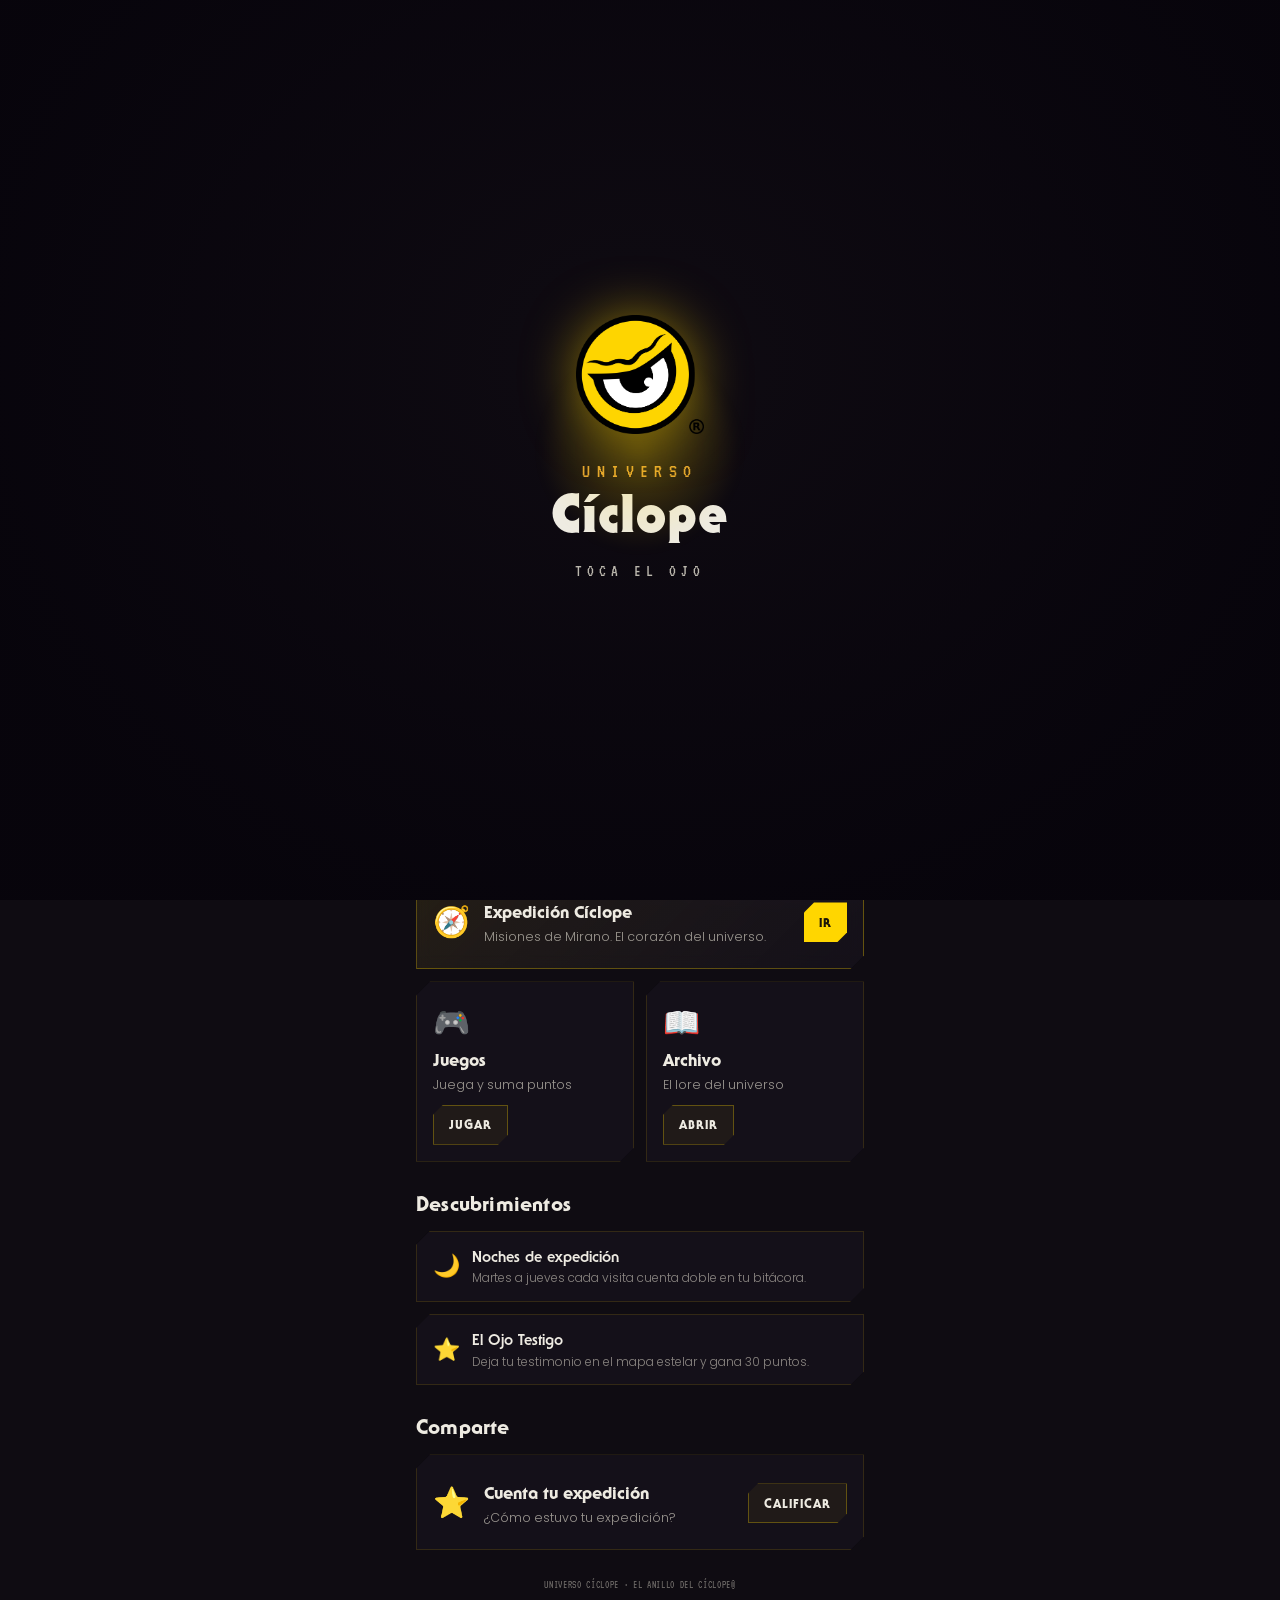
==== index.html @ 15bc8625 "Universo Cíclope v1 — hub PWA (Expedición, juegos, archivo, perfil) Co-Authored-By: Claude Opus 4.8 " ====
<!DOCTYPE html>
<html lang="es">
<head>
<meta charset="UTF-8">
<meta name="viewport" content="width=device-width, initial-scale=1.0, viewport-fit=cover, maximum-scale=1">
<title>Universo Cíclope · El Anillo del Cíclope®</title>
<meta name="description" content="El universo digital de El Anillo del Cíclope. Cumple misiones de la Expedición, juega y descubre el lore de Mirano.">
<meta name="theme-color" content="#151019">
<meta name="robots" content="noindex">
<meta name="mobile-web-app-capable" content="yes">
<meta name="apple-mobile-web-app-capable" content="yes">
<meta name="apple-mobile-web-app-status-bar-style" content="black-translucent">
<meta name="apple-mobile-web-app-title" content="Universo Cíclope">
<link rel="manifest" href="manifest.webmanifest">
<link rel="icon" type="image/png" href="assets/img/isotipo.png">
<link rel="apple-touch-icon" href="assets/img/isotipo.png">
<link rel="preconnect" href="https://fonts.googleapis.com">
<link rel="preconnect" href="https://fonts.gstatic.com" crossorigin>
<link href="https://fonts.googleapis.com/css2?family=Poppins:wght@300;400;500;600;700&family=VT323&display=swap" rel="stylesheet">
<link rel="stylesheet" href="assets/css/universo.css">
</head>
<body class="bloqueado">

<a class="skip" href="#app">Saltar al contenido</a>
<canvas id="stars" aria-hidden="true"></canvas>
<div class="nebula" aria-hidden="true"></div>

<!-- ==================== GATE ==================== -->
<div class="gate" id="gate" role="button" tabindex="0" aria-label="Toca el ojo para entrar al Universo Cíclope">
  <div class="gate__core">
    <span class="gate__halo" aria-hidden="true"></span>
    <img class="gate__eye" src="assets/img/isotipo.png" alt="" width="128" draggable="false">
    <p class="gate__kicker">Universo</p>
    <p class="gate__title">Cíclope</p>
    <p class="gate__hint">TOCA EL OJO</p>
  </div>
</div>

<!-- ==================== APP ==================== -->
<main class="app" id="app">

  <!-- header -->
  <header class="top">
    <div class="top__brand">
      <img src="assets/img/isotipo.png" alt="El Anillo del Cíclope">
      <b>Universo Cíclope</b>
    </div>
    <div class="top__pts" title="Tus puntos">✦ <span id="hdr-pts">0</span></div>
  </header>

  <section class="vista activa" id="v-inicio" aria-label="Inicio"></section>
  <section class="vista" id="v-expedicion" aria-label="Expedición Cíclope"></section>
  <section class="vista" id="v-juegos" aria-label="Juegos"></section>
  <section class="vista" id="v-archivo" aria-label="Archivo Cíclope"></section>
  <section class="vista" id="v-perfil" aria-label="Perfil"></section>
</main>

<!-- ==================== NAV INFERIOR ==================== -->
<nav class="tabs" aria-label="Navegación principal">
  <button class="tab activo" data-ruta="inicio"><span class="tab__ico">🏠</span><span class="tab__txt">Inicio</span></button>
  <button class="tab" data-ruta="expedicion"><span class="tab__ico">🧭</span><span class="tab__txt">Expedición</span></button>
  <button class="tab" data-ruta="juegos"><span class="tab__ico">🎮</span><span class="tab__txt">Juegos</span></button>
  <button class="tab" data-ruta="archivo"><span class="tab__ico">📖</span><span class="tab__txt">Archivo</span></button>
  <button class="tab" data-ruta="perfil"><span class="tab__ico">👤</span><span class="tab__txt">Perfil</span></button>
</nav>

<!-- ==================== VISOR DE JUEGOS ==================== -->
<div class="player" id="player" role="dialog" aria-label="Juego">
  <div class="player__bar">
    <b id="player-title">Juego</b>
    <button class="player__x" id="player-x" aria-label="Cerrar juego">✕</button>
  </div>
  <iframe id="player-frame" src="about:blank" title="Juego" allow="autoplay; fullscreen"></iframe>
</div>

<!-- ==================== MODAL ==================== -->
<div class="modal" id="modal" role="dialog" aria-modal="true">
  <div class="modal__bg" id="modal-bg"></div>
  <div class="modal__card" id="modal-card"></div>
</div>

<!-- toast -->
<div class="toast" id="toast" role="status" aria-live="polite"></div>

<script src="assets/js/reglas.js"></script>
<script src="assets/js/contenido.js"></script>
<script src="assets/js/estado.js"></script>
<script src="assets/js/app.js"></script>
</body>
</html>
---- assets/css/universo.css ----
/* ============================================================
   UNIVERSO CÍCLOPE · v1
   El hub digital de El Anillo del Cíclope.
   Hereda los tokens de elanillodelciclope.com y de la Bitácora.
   Mobile-first, pensado para el pulgar. Máx 3 toques a todo.
   ============================================================ */

@font-face { font-family:'Serif Gothic'; src:url('../fonts/itc-serif-gothic-regular-588cef4e7134b.otf') format('opentype'); font-weight:400; font-display:swap; }
@font-face { font-family:'Serif Gothic'; src:url('../fonts/itc-serif-gothic-extra-bold-588cef7e1f5d9.otf') format('opentype'); font-weight:700; font-display:swap; }
@font-face { font-family:'Serif Gothic'; src:url('../fonts/itc-serif-gothic-heavy-588d443a778f2.otf') format('opentype'); font-weight:800; font-display:swap; }
@font-face { font-family:'Serif Gothic'; src:url('../fonts/itc-serif-gothic-black-588d43e1e915d.otf') format('opentype'); font-weight:900; font-display:swap; }

:root {
  --amarillo: oklch(0.88 0.19 95);
  --amarillo-hex: #FFD600;
  --ambar: oklch(0.75 0.14 75);
  --morado: oklch(0.47 0.23 293);
  --morado-luz: oklch(0.68 0.17 293);
  --fondo: oklch(0.16 0.015 310);
  --fondo-hondo: oklch(0.12 0.02 305);
  --panel: oklch(0.19 0.02 305 / 0.82);
  --panel-solido: oklch(0.17 0.02 305);
  --linea: oklch(0.88 0.19 95 / 0.3);
  --linea-suave: oklch(0.88 0.19 95 / 0.13);
  --marfil: oklch(0.94 0.012 90);
  --texto: oklch(0.78 0.015 90);
  --verde: oklch(0.72 0.16 155);
  --display:'Serif Gothic','Poppins',serif;
  --body:'Poppins',system-ui,sans-serif;
  --panelfont:'VT323',monospace;
  --notch: polygon(14px 0,100% 0,100% calc(100% - 14px),calc(100% - 14px) 100%,0 100%,0 14px);
  --ease: cubic-bezier(0.16,1,0.3,1);
  --tabs-h: 68px;
  --tope: 480px;
}

* { margin:0; padding:0; box-sizing:border-box; -webkit-tap-highlight-color:transparent; }
html { scroll-behavior:smooth; }
body {
  background:var(--fondo); color:var(--texto);
  font-family:var(--body); font-weight:300; font-size:16px; line-height:1.55;
  overflow-x:hidden; min-height:100dvh;
}
body.bloqueado { overflow:hidden; }
::selection { background:var(--amarillo-hex); color:#1a1408; }
img { max-width:100%; height:auto; display:block; }
button, input { font:inherit; color:inherit; }
:focus-visible { outline:2px solid var(--amarillo-hex); outline-offset:3px; }
a { color:inherit; text-decoration:none; }

.sr-only, .skip {
  position:absolute; width:1px; height:1px; padding:0; margin:-1px;
  overflow:hidden; clip:rect(0 0 0 0); white-space:nowrap; border:0;
}
.skip:focus {
  position:fixed; top:10px; left:12px; z-index:400; width:auto; height:auto; clip:auto; margin:0;
  background:var(--amarillo-hex); color:#1a1408; font-family:var(--display); font-weight:800; font-size:14px; padding:10px 18px;
}

/* ---------- fondo cósmico ---------- */
#stars { position:fixed; inset:0; width:100%; height:100dvh; z-index:0; pointer-events:none; }
.nebula {
  position:fixed; inset:0; z-index:0; pointer-events:none;
  background:
    radial-gradient(ellipse 55% 40% at 80% 6%, oklch(0.47 0.23 293 / 0.22), transparent 70%),
    radial-gradient(ellipse 40% 30% at 12% 40%, oklch(0.75 0.14 75 / 0.08), transparent 70%),
    radial-gradient(ellipse 60% 45% at 88% 92%, oklch(0.47 0.23 293 / 0.16), transparent 70%);
}

/* ============ GATE (entrada de marca) ============ */
.gate {
  position:fixed; inset:0; z-index:200; display:grid; place-items:center;
  background:radial-gradient(ellipse at 50% 40%, var(--fondo), var(--fondo-hondo) 80%);
  cursor:pointer; transition:opacity .6s var(--ease), visibility .6s;
}
.gate.oculto { opacity:0; visibility:hidden; pointer-events:none; }
.gate__core { position:relative; display:grid; place-items:center; text-align:center; padding:24px; }
.gate__halo {
  position:absolute; width:230px; height:230px; border-radius:50%;
  background:radial-gradient(circle, oklch(0.88 0.19 95 / 0.28), transparent 62%);
  filter:blur(6px); animation:pulso 3s var(--ease) infinite;
}
@keyframes pulso { 0%,100%{transform:scale(1);opacity:.8} 50%{transform:scale(1.09);opacity:1} }
.gate__eye { width:128px; height:auto; position:relative; z-index:1; filter:drop-shadow(0 0 26px oklch(0.88 0.19 95 / .5)); animation:flota 5s ease-in-out infinite; }
@keyframes flota { 0%,100%{transform:translateY(0)} 50%{transform:translateY(-9px)} }
.gate__kicker { margin-top:22px; font-family:var(--panelfont); font-size:20px; letter-spacing:.32em; color:var(--ambar); text-transform:uppercase; }
.gate__title { font-family:var(--display); font-weight:900; font-size:clamp(36px,12vw,54px); color:var(--marfil); line-height:.95; letter-spacing:.02em; }
.gate__hint { margin-top:20px; font-family:var(--panelfont); font-size:17px; letter-spacing:.28em; color:var(--texto); animation:parpadeo 1.8s steps(2) infinite; }
@keyframes parpadeo { 50%{opacity:.25} }

/* ============ SHELL ============ */
.app { position:relative; z-index:1; max-width:var(--tope); margin:0 auto; padding:0 0 calc(var(--tabs-h) + env(safe-area-inset-bottom) + 18px); min-height:100dvh; }
.vista { display:none; animation:entra .32s var(--ease); }
.vista.activa { display:block; }
@keyframes entra { from{opacity:0; transform:translateY(10px)} to{opacity:1; transform:none} }
.pad { padding:0 16px; }

/* header superior compacto */
.top { position:sticky; top:0; z-index:60; display:flex; align-items:center; justify-content:space-between;
  padding:12px 16px calc(12px); background:linear-gradient(var(--fondo) 62%, transparent); }
.top__brand { display:flex; align-items:center; gap:9px; }
.top__brand img { width:30px; height:auto; filter:drop-shadow(0 0 10px oklch(0.88 0.19 95 / .45)); }
.top__brand b { font-family:var(--display); font-weight:800; font-size:16px; color:var(--marfil); letter-spacing:.02em; }
.top__pts { display:flex; align-items:center; gap:7px; font-family:var(--panelfont); font-size:19px; color:var(--amarillo-hex);
  background:oklch(0.88 0.19 95 / .08); border:1px solid var(--linea-suave); padding:4px 12px; clip-path:var(--notch); }

/* títulos de sección */
.h-sec { display:flex; align-items:baseline; justify-content:space-between; margin:26px 0 12px; }
.h-sec h2 { font-family:var(--display); font-weight:800; font-size:20px; color:var(--marfil); letter-spacing:.01em; }
.h-sec span { font-family:var(--panelfont); font-size:14px; letter-spacing:.2em; color:var(--ambar); text-transform:uppercase; }
.eyebrow { font-family:var(--panelfont); font-size:14px; letter-spacing:.24em; color:var(--ambar); text-transform:uppercase; }

/* ---------- botones ---------- */
.btn { position:relative; display:inline-flex; align-items:center; justify-content:center; gap:8px; min-height:46px;
  font-family:var(--display); font-weight:800; font-size:15px; letter-spacing:.08em; padding:12px 26px; text-transform:uppercase;
  border:0; cursor:pointer; clip-path:polygon(10px 0,100% 0,100% calc(100% - 10px),calc(100% - 10px) 100%,0 100%,0 10px);
  transition:transform .2s var(--ease), box-shadow .3s var(--ease), background .25s ease, filter .3s var(--ease); }
.btn:active { transform:scale(.97); }
.btn--solid { background:var(--amarillo-hex); color:#1a1408; }
.btn--solid:hover { box-shadow:0 0 34px oklch(0.88 0.19 95 / .5); filter:brightness(1.06); }
.btn--ghost { border:1px solid var(--linea); color:var(--marfil); background:oklch(0.88 0.19 95 / .05); }
.btn--ghost:hover { background:oklch(0.88 0.19 95 / .12); border-color:oklch(0.88 0.19 95 / .7); }
.btn--full { width:100%; }
.btn--sm { padding:9px 15px; font-size:12.5px; min-height:40px; }

/* ---------- tarjetas base ---------- */
.card { position:relative; background:var(--panel); border:1px solid var(--linea-suave); clip-path:var(--notch); backdrop-filter:blur(8px); }
.card--purple { border-color:oklch(0.68 0.17 293 / .3); }

/* ============ HERO ============ */
.hero { position:relative; margin:6px 16px 0; overflow:hidden; clip-path:var(--notch);
  border:1px solid var(--linea-suave); background:linear-gradient(135deg, oklch(0.22 0.05 300), var(--fondo-hondo)); min-height:340px; display:flex; }
.hero__img { position:absolute; right:-10%; bottom:0; width:72%; max-width:280px; object-fit:contain; filter:drop-shadow(0 8px 30px rgba(0,0,0,.5)); z-index:1; opacity:.96; }
.hero__glow { position:absolute; inset:0; background:radial-gradient(ellipse 60% 55% at 78% 70%, oklch(0.68 0.17 293 / .4), transparent 65%); z-index:0; }
.hero__body { position:relative; z-index:2; align-self:flex-end; padding:22px 18px 22px; width:82%; }
.hero__tag { display:inline-block; font-family:var(--panelfont); font-size:14px; letter-spacing:.22em; color:#1a1408; background:var(--amarillo-hex); padding:2px 12px; margin-bottom:12px; clip-path:polygon(6px 0,100% 0,100% 100%,0 100%,0 6px); }
.hero__title { font-family:var(--display); font-weight:900; font-size:clamp(26px,7.5vw,34px); color:var(--marfil); line-height:1.02; margin-bottom:9px; text-shadow:0 2px 20px rgba(0,0,0,.6); }
.hero__text { font-size:14px; color:var(--marfil); opacity:.9; margin-bottom:16px; max-width:26ch; }

/* ============ CARRUSEL horizontal ============ */
.rail { display:flex; gap:12px; overflow-x:auto; scroll-snap-type:x mandatory; padding:2px 16px 6px; margin:0 -0px; -webkit-overflow-scrolling:touch; scrollbar-width:none; }
.rail::-webkit-scrollbar { display:none; }
.nov { scroll-snap-align:start; flex:0 0 76%; max-width:230px; padding:16px; cursor:pointer; }
.nov__ico { font-size:30px; margin-bottom:8px; }
.nov__tag { font-family:var(--panelfont); font-size:13px; letter-spacing:.2em; color:var(--ambar); text-transform:uppercase; }
.nov__title { font-family:var(--display); font-weight:800; font-size:17px; color:var(--marfil); margin:3px 0 5px; }
.nov__text { font-size:13px; line-height:1.45; }

/* ============ TILES grandes (accesos) ============ */
.tiles { display:grid; grid-template-columns:1fr 1fr; gap:12px; }
.tile { position:relative; padding:18px 16px 16px; min-height:120px; display:flex; flex-direction:column; justify-content:space-between; cursor:pointer; overflow:hidden; transition:transform .2s var(--ease); }
.tile:active { transform:scale(.98); }
.tile--wide { grid-column:1 / -1; min-height:96px; flex-direction:row; align-items:center; gap:14px; }
.tile__ico { font-size:30px; }
.tile__t { font-family:var(--display); font-weight:800; font-size:17px; color:var(--marfil); }
.tile__d { font-size:12.5px; opacity:.82; margin-top:2px; }
.tile--hot { border-color:var(--linea); background:linear-gradient(135deg, oklch(0.88 0.19 95 / .1), var(--panel)); }
.tile__go { align-self:flex-start; margin-top:10px; }

/* ============ NAVE (barra de reparación) ============ */
.nave { padding:16px; }
.nave__top { display:flex; justify-content:space-between; align-items:center; margin-bottom:10px; }
.nave__rango { display:flex; align-items:center; gap:9px; }
.nave__rango b { font-family:var(--display); font-weight:800; color:var(--marfil); font-size:16px; }
.nave__ico { font-size:22px; }
.nave__pct { font-family:var(--panelfont); font-size:22px; color:var(--amarillo-hex); }
.bar { height:12px; background:oklch(0.12 0.02 305); border:1px solid var(--linea-suave); clip-path:polygon(6px 0,100% 0,100% 100%,0 100%,0 6px); overflow:hidden; }
.bar__fill { height:100%; background:linear-gradient(90deg, var(--ambar), var(--amarillo-hex)); box-shadow:0 0 14px oklch(0.88 0.19 95 / .6); transition:width 1s var(--ease); }
.nave__hint { margin-top:9px; font-size:12.5px; opacity:.78; }

/* ============ MISIONES (expedición) ============ */
.mision { padding:16px; margin-bottom:12px; }
.mision__head { display:flex; gap:12px; align-items:flex-start; }
.mision__ico { font-size:26px; flex-shrink:0; }
.mision__nom { font-family:var(--display); font-weight:800; font-size:17px; color:var(--marfil); }
.mision__rare { font-family:var(--panelfont); font-size:12px; letter-spacing:.16em; color:var(--morado-luz); text-transform:uppercase; }
.mision__desc { font-size:13.5px; margin:9px 0 12px; opacity:.9; }
.mision__mirano { font-size:13px; font-style:italic; color:var(--ambar); border-left:2px solid var(--linea); padding-left:11px; margin-bottom:12px; }
.mision__foot { display:flex; align-items:center; justify-content:space-between; gap:12px; }
.mision__premio { font-family:var(--panelfont); font-size:18px; color:var(--amarillo-hex); }
.prog { height:8px; background:oklch(0.12 0.02 305); border:1px solid var(--linea-suave); clip-path:polygon(4px 0,100% 0,100% 100%,0 100%,0 4px); overflow:hidden; flex:1; }
.prog__fill { height:100%; background:linear-gradient(90deg,var(--morado-luz),var(--amarillo-hex)); transition:width .8s var(--ease); }
.chip-ok { font-family:var(--panelfont); font-size:14px; letter-spacing:.14em; color:var(--verde); text-transform:uppercase; }

/* ============ RECOMPENSAS ============ */
.reward { display:flex; align-items:center; gap:14px; padding:14px 16px; margin-bottom:12px; }
.reward__ico { font-size:30px; }
.reward__body { flex:1; }
.reward__nom { font-family:var(--display); font-weight:800; font-size:16px; color:var(--marfil); }
.reward__desc { font-size:12.5px; opacity:.82; }
.reward__cta { text-align:right; }
.reward__pts { font-family:var(--panelfont); font-size:18px; color:var(--amarillo-hex); }
.lock { display:inline-flex; align-items:center; gap:5px; font-size:11.5px; color:var(--morado-luz); font-family:var(--panelfont); letter-spacing:.1em; }

/* ============ ARCHIVO CÍCLOPE ============ */
.arch-grid { display:grid; grid-template-columns:1fr 1fr; gap:12px; }
.arch { position:relative; padding:16px 14px; min-height:140px; display:flex; flex-direction:column; cursor:pointer; overflow:hidden; }
.arch__cat { font-family:var(--panelfont); font-size:12px; letter-spacing:.18em; color:var(--ambar); text-transform:uppercase; }
.arch__ico { font-size:34px; margin:6px 0 8px; }
.arch__t { font-family:var(--display); font-weight:800; font-size:16px; color:var(--marfil); margin-top:auto; }
.arch__rare { font-family:var(--panelfont); font-size:11px; letter-spacing:.14em; color:var(--morado-luz); text-transform:uppercase; margin-top:3px; }
.arch--locked { cursor:default; }
.arch--locked .arch__ico, .arch--locked .arch__t { filter:blur(5px); opacity:.5; user-select:none; }
.arch__lock { position:absolute; inset:0; display:grid; place-items:center; text-align:center; gap:6px; }
.arch__lock span { font-size:26px; }
.arch__lock small { font-family:var(--panelfont); font-size:12px; letter-spacing:.08em; color:var(--morado-luz); max-width:16ch; }

/* ============ PERFIL ============ */
.ficha { padding:22px 18px; text-align:center; margin-bottom:16px; }
.ficha__ava { width:86px; height:86px; margin:0 auto 12px; border-radius:50%; display:grid; place-items:center; font-size:42px;
  background:radial-gradient(circle, oklch(0.68 0.17 293 / .35), transparent 70%); border:2px solid var(--linea); }
.ficha__nom { font-family:var(--display); font-weight:900; font-size:24px; color:var(--marfil); }
.ficha__rango { font-family:var(--panelfont); font-size:15px; letter-spacing:.16em; color:var(--ambar); text-transform:uppercase; margin-top:2px; }
.ficha__edit { margin-top:6px; font-size:12.5px; color:var(--morado-luz); cursor:pointer; text-decoration:underline; }
.stats { display:grid; grid-template-columns:repeat(3,1fr); gap:10px; margin-bottom:16px; }
.stat { padding:14px 8px; text-align:center; }
.stat b { display:block; font-family:var(--panelfont); font-size:26px; color:var(--amarillo-hex); line-height:1; }
.stat span { font-size:11px; letter-spacing:.08em; text-transform:uppercase; opacity:.75; }
.listrow { display:flex; align-items:center; justify-content:space-between; gap:12px; padding:13px 16px; margin-bottom:10px; }
.listrow__l { display:flex; align-items:center; gap:12px; }
.listrow__ico { font-size:22px; }
.listrow b { font-family:var(--display); font-weight:700; color:var(--marfil); font-size:15px; }
.listrow small { display:block; font-size:12px; opacity:.72; }
.code { font-family:var(--panelfont); font-size:19px; letter-spacing:.14em; color:var(--amarillo-hex); }

/* ============ NAV inferior ============ */
.tabs { position:fixed; left:0; right:0; bottom:0; z-index:80; height:calc(var(--tabs-h) + env(safe-area-inset-bottom));
  padding-bottom:env(safe-area-inset-bottom); display:flex; max-width:var(--tope); margin:0 auto;
  background:oklch(0.13 0.02 305 / .94); backdrop-filter:blur(14px); border-top:1px solid var(--linea-suave); }
.tab { flex:1; display:flex; flex-direction:column; align-items:center; justify-content:center; gap:3px; cursor:pointer; border:0; background:none; color:var(--texto); position:relative; }
.tab__ico { font-size:21px; line-height:1; filter:grayscale(.4) opacity(.7); transition:.2s var(--ease); }
.tab__txt { font-family:var(--panelfont); font-size:12px; letter-spacing:.08em; text-transform:uppercase; opacity:.7; }
.tab.activo .tab__ico { filter:none; transform:translateY(-1px); }
.tab.activo .tab__txt { color:var(--amarillo-hex); opacity:1; }
.tab.activo::before { content:''; position:absolute; top:0; width:34px; height:3px; background:var(--amarillo-hex); box-shadow:0 0 12px var(--amarillo-hex); clip-path:polygon(3px 0,100% 0,100% 100%,0 100%); }

/* ============ MODALES ============ */
.modal { position:fixed; inset:0; z-index:300; display:none; align-items:flex-end; justify-content:center; padding:0; }
.modal.abierto { display:flex; }
.modal__bg { position:absolute; inset:0; background:oklch(0.08 0.02 305 / .82); backdrop-filter:blur(4px); animation:fade .25s; }
@keyframes fade { from{opacity:0} to{opacity:1} }
.modal__card { position:relative; width:100%; max-width:var(--tope); background:var(--panel-solido); border-top:1px solid var(--linea);
  border-left:1px solid var(--linea-suave); border-right:1px solid var(--linea-suave); border-radius:20px 20px 0 0; padding:24px 20px calc(28px + env(safe-area-inset-bottom));
  animation:sube .34s var(--ease); max-height:88dvh; overflow-y:auto; }
@keyframes sube { from{transform:translateY(100%)} to{transform:none} }
.modal__grip { width:42px; height:4px; background:var(--linea); border-radius:3px; margin:-8px auto 18px; }
.modal__ico { font-size:44px; text-align:center; margin-bottom:8px; }
.modal__title { font-family:var(--display); font-weight:900; font-size:23px; color:var(--marfil); text-align:center; margin-bottom:8px; }
.modal__text { text-align:center; font-size:14.5px; margin-bottom:18px; }
.modal__mirano { font-style:italic; color:var(--ambar); text-align:center; font-size:14px; margin-bottom:18px; }
.modal__code { font-family:var(--panelfont); font-size:30px; letter-spacing:.2em; color:var(--amarillo-hex); text-align:center;
  border:1px dashed var(--linea); padding:14px; margin-bottom:18px; clip-path:var(--notch); }
.field { margin-bottom:14px; }
.field label { display:block; font-family:var(--panelfont); font-size:14px; letter-spacing:.14em; color:var(--ambar); text-transform:uppercase; margin-bottom:6px; }
.field input, .field select { width:100%; padding:13px 14px; background:oklch(0.12 0.02 305); border:1px solid var(--linea-suave); color:var(--marfil); clip-path:var(--notch); }
.field input:focus, .field select:focus { border-color:var(--linea); outline:none; }
.msg-err { color:oklch(0.7 0.19 25); font-size:13px; text-align:center; margin-bottom:12px; min-height:18px; }

/* estrellas de reseña */
.stars-rate { display:flex; justify-content:center; gap:8px; font-size:38px; margin:6px 0 20px; cursor:pointer; }
.stars-rate span { filter:grayscale(1) opacity(.4); transition:.15s; }
.stars-rate span.on { filter:none; transform:scale(1.12); }

/* ============ VISOR DE JUEGOS ============ */
.player { position:fixed; inset:0; z-index:350; display:none; flex-direction:column; background:#000; }
.player.abierto { display:flex; }
.player__bar { display:flex; align-items:center; gap:10px; padding:calc(env(safe-area-inset-top) + 8px) 14px 8px; background:var(--fondo-hondo); border-bottom:1px solid var(--linea-suave); }
.player__bar b { font-family:var(--display); font-weight:800; color:var(--marfil); font-size:15px; flex:1; }
.player__x { width:38px; height:38px; display:grid; place-items:center; background:oklch(0.88 0.19 95 / .1); border:1px solid var(--linea-suave); color:var(--marfil); font-size:20px; cursor:pointer; clip-path:polygon(8px 0,100% 0,100% 100%,0 100%,0 8px); }
.player iframe { flex:1; width:100%; border:0; background:#000; }

/* toast de puntos */
.toast { position:fixed; left:50%; bottom:calc(var(--tabs-h) + 20px); transform:translateX(-50%) translateY(20px); z-index:320;
  background:var(--amarillo-hex); color:#1a1408; font-family:var(--display); font-weight:800; font-size:14px; letter-spacing:.04em;
  padding:11px 20px; clip-path:var(--notch); box-shadow:0 8px 30px rgba(0,0,0,.4); opacity:0; pointer-events:none; transition:.35s var(--ease); max-width:88vw; text-align:center; }
.toast.ver { opacity:1; transform:translateX(-50%) translateY(0); }

.empty { text-align:center; padding:34px 20px; opacity:.7; font-size:14px; }
.foot { text-align:center; padding:26px 16px 8px; font-size:11px; letter-spacing:.06em; opacity:.5; font-family:var(--panelfont); }

@media (prefers-reduced-motion: reduce) {
  * { animation-duration:.01ms !important; transition-duration:.01ms !important; }
}
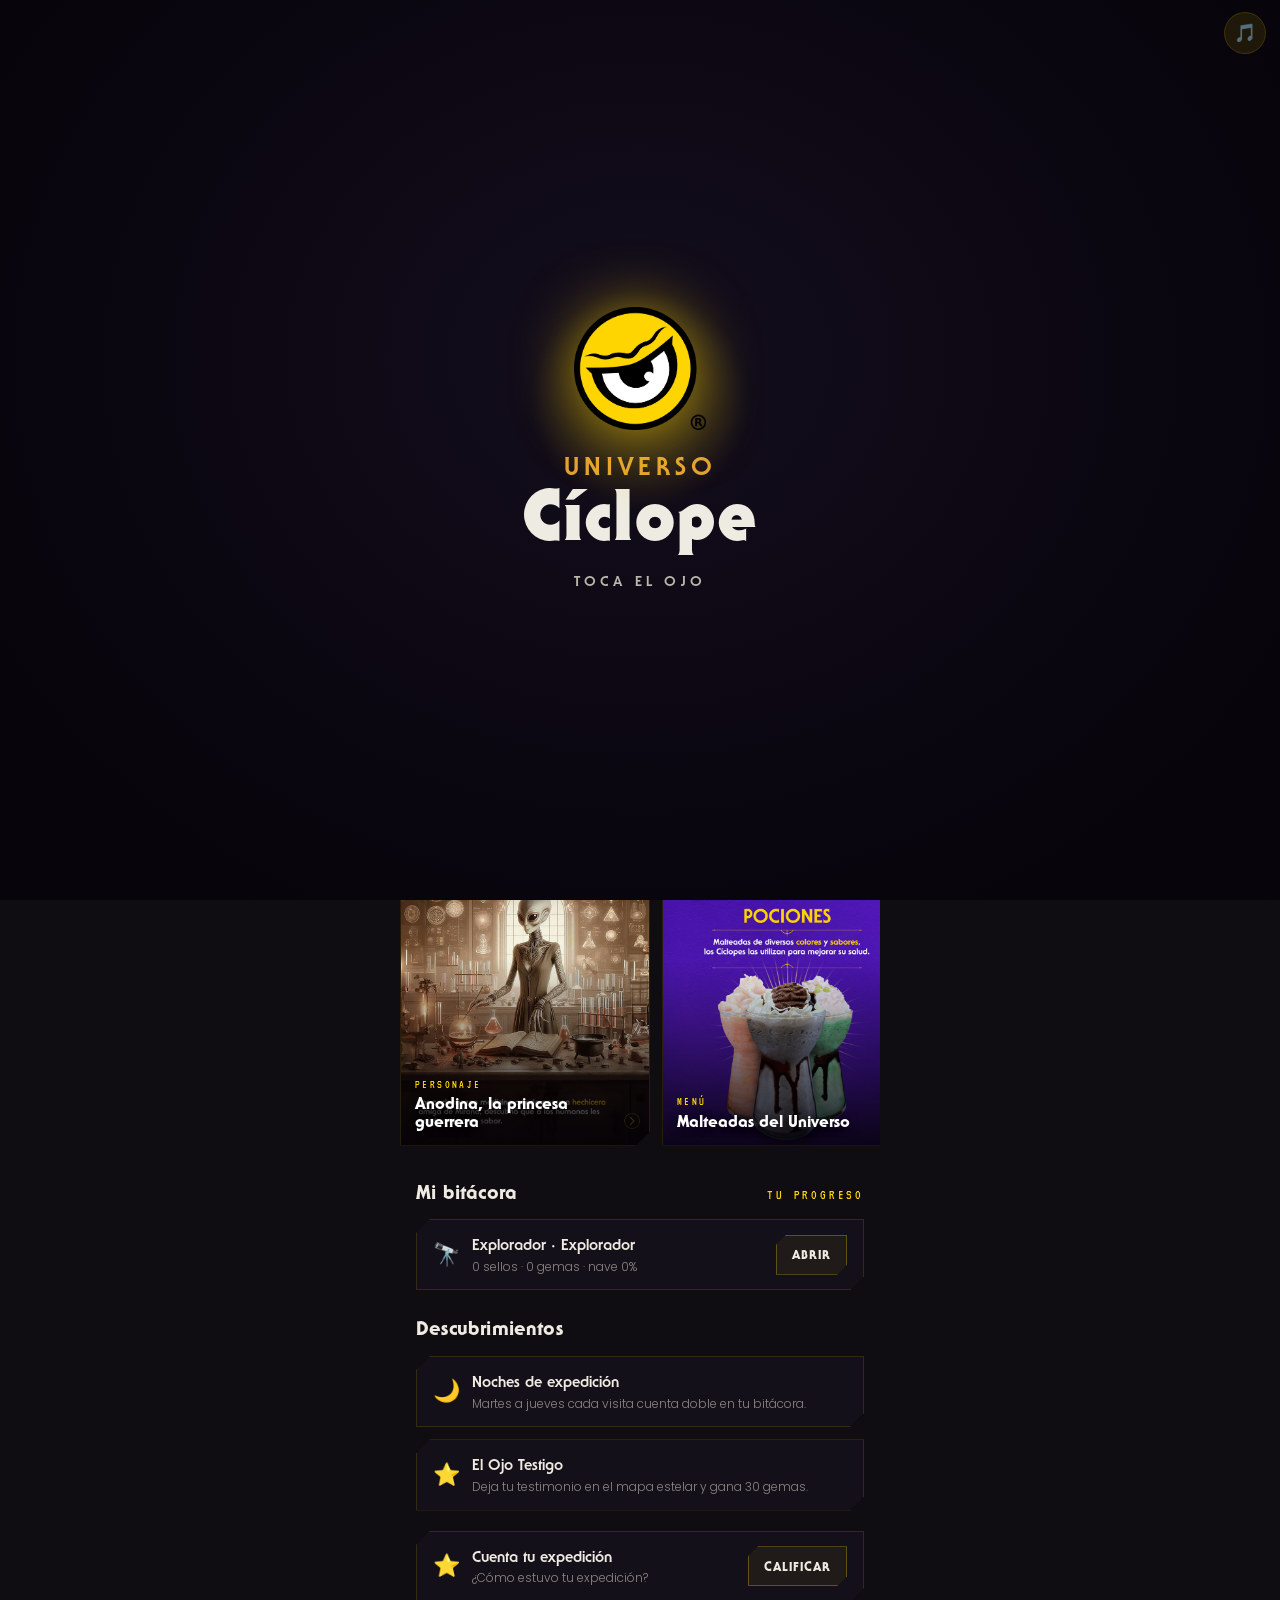
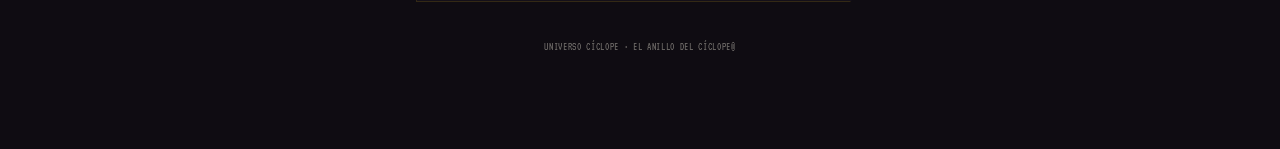
==== commit c17bdff1: "v2: rediseño UX — contraste por sección, carrusel de imágenes, Archivo con lore real (19 fichas), 5 " ====
--- a/index.html
+++ b/index.html
@@ -12,8 +12,8 @@
 <meta name="apple-mobile-web-app-status-bar-style" content="black-translucent">
 <meta name="apple-mobile-web-app-title" content="Universo Cíclope">
 <link rel="manifest" href="manifest.webmanifest">
-<link rel="icon" type="image/png" href="assets/img/isotipo.png">
-<link rel="apple-touch-icon" href="assets/img/isotipo.png">
+<link rel="icon" type="image/png" href="assets/img/app-icon.png">
+<link rel="apple-touch-icon" href="assets/img/app-icon.png">
 <link rel="preconnect" href="https://fonts.googleapis.com">
 <link rel="preconnect" href="https://fonts.gstatic.com" crossorigin>
 <link href="https://fonts.googleapis.com/css2?family=Poppins:wght@300;400;500;600;700&family=VT323&display=swap" rel="stylesheet">
@@ -24,15 +24,22 @@
 <a class="skip" href="#app">Saltar al contenido</a>
 <canvas id="stars" aria-hidden="true"></canvas>
 <div class="nebula" aria-hidden="true"></div>
+<div class="aura" aria-hidden="true"></div>
+<div class="grain" aria-hidden="true"></div>
+
+<audio id="bgm" loop preload="none">
+  <source src="assets/audio/legado-mirano.mp3" type="audio/mpeg">
+</audio>
 
 <!-- ==================== GATE ==================== -->
 <div class="gate" id="gate" role="button" tabindex="0" aria-label="Toca el ojo para entrar al Universo Cíclope">
+  <button class="gate__mute" id="gate-mute" aria-label="Activar o silenciar música">🎵</button>
   <div class="gate__core">
     <span class="gate__halo" aria-hidden="true"></span>
-    <img class="gate__eye" src="assets/img/isotipo.png" alt="" width="128" draggable="false">
+    <img class="gate__eye" src="assets/img/isotipo.png" alt="" width="132" draggable="false">
     <p class="gate__kicker">Universo</p>
     <p class="gate__title">Cíclope</p>
-    <p class="gate__hint">TOCA EL OJO</p>
+    <p class="gate__hint">Toca el ojo</p>
   </div>
 </div>
 
@@ -45,7 +52,10 @@
       <img src="assets/img/isotipo.png" alt="El Anillo del Cíclope">
       <b>Universo Cíclope</b>
     </div>
-    <div class="top__pts" title="Tus puntos">✦ <span id="hdr-pts">0</span></div>
+    <div style="display:flex;align-items:center;gap:9px">
+      <button id="music-toggle" aria-label="Música" style="background:oklch(0.88 0.19 95 / .08);border:1px solid var(--linea-suave);color:var(--marfil);width:34px;height:34px;border-radius:50%;font-size:15px;cursor:pointer">🎵</button>
+      <div class="top__pts" title="Tus gemas"><span class="gem">💎</span> <span id="hdr-pts">0</span></div>
+    </div>
   </header>
 
   <section class="vista activa" id="v-inicio" aria-label="Inicio"></section>
--- a/assets/css/universo.css
+++ b/assets/css/universo.css
@@ -1,8 +1,7 @@
 /* ============================================================
-   UNIVERSO CÍCLOPE · v1
+   UNIVERSO CÍCLOPE · v2
    El hub digital de El Anillo del Cíclope.
-   Hereda los tokens de elanillodelciclope.com y de la Bitácora.
-   Mobile-first, pensado para el pulgar. Máx 3 toques a todo.
+   Tokens de marca. Mobile-first, pensado para el pulgar.
    ============================================================ */
 
 @font-face { font-family:'Serif Gothic'; src:url('../fonts/itc-serif-gothic-regular-588cef4e7134b.otf') format('opentype'); font-weight:400; font-display:swap; }
@@ -16,6 +15,7 @@
   --ambar: oklch(0.75 0.14 75);
   --morado: oklch(0.47 0.23 293);
   --morado-luz: oklch(0.68 0.17 293);
+  --azul: oklch(0.62 0.15 250);
   --fondo: oklch(0.16 0.015 310);
   --fondo-hondo: oklch(0.12 0.02 305);
   --panel: oklch(0.19 0.02 305 / 0.82);
@@ -32,6 +32,7 @@
   --ease: cubic-bezier(0.16,1,0.3,1);
   --tabs-h: 68px;
   --tope: 480px;
+  --acento: var(--amarillo-hex);   /* cambia por sección */
 }
 
 * { margin:0; padding:0; box-sizing:border-box; -webkit-tap-highlight-color:transparent; }
@@ -40,6 +41,7 @@
   background:var(--fondo); color:var(--texto);
   font-family:var(--body); font-weight:300; font-size:16px; line-height:1.55;
   overflow-x:hidden; min-height:100dvh;
+  transition:background .6s var(--ease);
 }
 body.bloqueado { overflow:hidden; }
 ::selection { background:var(--amarillo-hex); color:#1a1408; }
@@ -57,36 +59,57 @@
   background:var(--amarillo-hex); color:#1a1408; font-family:var(--display); font-weight:800; font-size:14px; padding:10px 18px;
 }
 
-/* ---------- fondo cósmico ---------- */
+/* ---------- fondo cósmico + AURA por sección ---------- */
 #stars { position:fixed; inset:0; width:100%; height:100dvh; z-index:0; pointer-events:none; }
 .nebula {
   position:fixed; inset:0; z-index:0; pointer-events:none;
   background:
-    radial-gradient(ellipse 55% 40% at 80% 6%, oklch(0.47 0.23 293 / 0.22), transparent 70%),
-    radial-gradient(ellipse 40% 30% at 12% 40%, oklch(0.75 0.14 75 / 0.08), transparent 70%),
-    radial-gradient(ellipse 60% 45% at 88% 92%, oklch(0.47 0.23 293 / 0.16), transparent 70%);
-}
+    radial-gradient(ellipse 55% 40% at 80% 6%, oklch(0.47 0.23 293 / 0.18), transparent 70%),
+    radial-gradient(ellipse 40% 30% at 12% 40%, oklch(0.75 0.14 75 / 0.06), transparent 70%),
+    radial-gradient(ellipse 60% 45% at 88% 92%, oklch(0.47 0.23 293 / 0.12), transparent 70%);
+}
+/* capa de color que cambia según la pestaña -> contraste entre secciones */
+.aura { position:fixed; inset:0; z-index:0; pointer-events:none; transition:background .6s var(--ease), opacity .6s; opacity:.9;
+  background:radial-gradient(ellipse 100% 46% at 50% -4%, oklch(0.47 0.23 293 / .30), transparent 62%); }
+/* textura sutil de puntos para dar profundidad */
+.grain { position:fixed; inset:0; z-index:0; pointer-events:none; opacity:.5;
+  background-image:radial-gradient(oklch(0.88 0.19 95 / .045) 1px, transparent 1.4px);
+  background-size:22px 22px; mask-image:linear-gradient(transparent, #000 40%); }
+
+body[data-sec="inicio"]     { --acento:var(--amarillo-hex); }
+body[data-sec="inicio"]     .aura { background:radial-gradient(ellipse 110% 50% at 50% -6%, oklch(0.50 0.22 300 / .40), transparent 60%); }
+body[data-sec="expedicion"] { --acento:var(--ambar); background:oklch(0.155 0.02 60); }
+body[data-sec="expedicion"] .aura { background:radial-gradient(ellipse 110% 48% at 50% -6%, oklch(0.72 0.15 70 / .26), transparent 60%); }
+body[data-sec="juegos"]     { --acento:var(--morado-luz); background:oklch(0.15 0.03 300); }
+body[data-sec="juegos"]     .aura { background:radial-gradient(ellipse 110% 50% at 50% -6%, oklch(0.55 0.24 300 / .42), transparent 60%); }
+body[data-sec="archivo"]    { --acento:var(--azul); background:oklch(0.145 0.025 265); }
+body[data-sec="archivo"]    .aura { background:radial-gradient(ellipse 110% 52% at 50% -6%, oklch(0.55 0.15 255 / .34), transparent 62%); }
+body[data-sec="perfil"]     { --acento:var(--amarillo-hex); background:oklch(0.15 0.025 305); }
+body[data-sec="perfil"]     .aura { background:radial-gradient(ellipse 110% 50% at 50% -6%, oklch(0.5 0.2 295 / .34), transparent 60%); }
 
 /* ============ GATE (entrada de marca) ============ */
 .gate {
   position:fixed; inset:0; z-index:200; display:grid; place-items:center;
-  background:radial-gradient(ellipse at 50% 40%, var(--fondo), var(--fondo-hondo) 80%);
+  background:radial-gradient(ellipse at 50% 40%, oklch(0.18 0.03 300), var(--fondo-hondo) 80%);
   cursor:pointer; transition:opacity .6s var(--ease), visibility .6s;
 }
 .gate.oculto { opacity:0; visibility:hidden; pointer-events:none; }
 .gate__core { position:relative; display:grid; place-items:center; text-align:center; padding:24px; }
 .gate__halo {
-  position:absolute; width:230px; height:230px; border-radius:50%;
-  background:radial-gradient(circle, oklch(0.88 0.19 95 / 0.28), transparent 62%);
+  position:absolute; width:250px; height:250px; border-radius:50%; top:-8px;
+  background:radial-gradient(circle, oklch(0.88 0.19 95 / 0.30), transparent 62%);
   filter:blur(6px); animation:pulso 3s var(--ease) infinite;
 }
 @keyframes pulso { 0%,100%{transform:scale(1);opacity:.8} 50%{transform:scale(1.09);opacity:1} }
-.gate__eye { width:128px; height:auto; position:relative; z-index:1; filter:drop-shadow(0 0 26px oklch(0.88 0.19 95 / .5)); animation:flota 5s ease-in-out infinite; }
+.gate__eye { width:132px; height:auto; position:relative; z-index:1; filter:drop-shadow(0 0 30px oklch(0.88 0.19 95 / .55)); animation:flota 5s ease-in-out infinite; }
 @keyframes flota { 0%,100%{transform:translateY(0)} 50%{transform:translateY(-9px)} }
-.gate__kicker { margin-top:22px; font-family:var(--panelfont); font-size:20px; letter-spacing:.32em; color:var(--ambar); text-transform:uppercase; }
-.gate__title { font-family:var(--display); font-weight:900; font-size:clamp(36px,12vw,54px); color:var(--marfil); line-height:.95; letter-spacing:.02em; }
-.gate__hint { margin-top:20px; font-family:var(--panelfont); font-size:17px; letter-spacing:.28em; color:var(--texto); animation:parpadeo 1.8s steps(2) infinite; }
-@keyframes parpadeo { 50%{opacity:.25} }
+/* Toda la tipografía del gate en ITC. "Universo" chico, "Cíclope" grande. */
+.gate__kicker { margin-top:24px; font-family:var(--display); font-weight:700; font-size:clamp(19px,6vw,25px); letter-spacing:.20em; color:var(--ambar); text-transform:uppercase; line-height:1; }
+.gate__title  { font-family:var(--display); font-weight:900; font-size:clamp(46px,16vw,72px); color:var(--marfil); line-height:.92; letter-spacing:.015em; margin-top:2px; }
+.gate__hint   { margin-top:24px; font-family:var(--display); font-weight:700; font-size:14px; letter-spacing:.30em; color:var(--texto); text-transform:uppercase; animation:parpadeo 1.8s steps(2) infinite; }
+@keyframes parpadeo { 50%{opacity:.3} }
+.gate__mute { position:fixed; top:calc(env(safe-area-inset-top) + 12px); right:14px; z-index:210; width:42px; height:42px; display:grid; place-items:center;
+  background:oklch(0.88 0.19 95 / .1); border:1px solid var(--linea-suave); color:var(--marfil); font-size:18px; border-radius:50%; cursor:pointer; }
 
 /* ============ SHELL ============ */
 .app { position:relative; z-index:1; max-width:var(--tope); margin:0 auto; padding:0 0 calc(var(--tabs-h) + env(safe-area-inset-bottom) + 18px); min-height:100dvh; }
@@ -101,14 +124,22 @@
 .top__brand { display:flex; align-items:center; gap:9px; }
 .top__brand img { width:30px; height:auto; filter:drop-shadow(0 0 10px oklch(0.88 0.19 95 / .45)); }
 .top__brand b { font-family:var(--display); font-weight:800; font-size:16px; color:var(--marfil); letter-spacing:.02em; }
-.top__pts { display:flex; align-items:center; gap:7px; font-family:var(--panelfont); font-size:19px; color:var(--amarillo-hex);
-  background:oklch(0.88 0.19 95 / .08); border:1px solid var(--linea-suave); padding:4px 12px; clip-path:var(--notch); }
-
-/* títulos de sección */
-.h-sec { display:flex; align-items:baseline; justify-content:space-between; margin:26px 0 12px; }
-.h-sec h2 { font-family:var(--display); font-weight:800; font-size:20px; color:var(--marfil); letter-spacing:.01em; }
-.h-sec span { font-family:var(--panelfont); font-size:14px; letter-spacing:.2em; color:var(--ambar); text-transform:uppercase; }
-.eyebrow { font-family:var(--panelfont); font-size:14px; letter-spacing:.24em; color:var(--ambar); text-transform:uppercase; }
+.top__pts { display:flex; align-items:center; gap:6px; font-family:var(--display); font-weight:800; font-size:16px; color:var(--amarillo-hex);
+  background:oklch(0.88 0.19 95 / .1); border:1px solid var(--linea-suave); padding:5px 13px 5px 11px; clip-path:var(--notch); }
+.top__pts .gem { font-size:15px; }
+
+/* ---------- TÍTULO DE SECCIÓN (ITC grande) ---------- */
+.sec-head { padding:14px 16px 2px; }
+.sec-head__kicker { font-family:var(--panelfont); font-size:14px; letter-spacing:.26em; color:var(--acento); text-transform:uppercase; }
+.sec-head__title { font-family:var(--display); font-weight:900; font-size:clamp(30px,9vw,40px); color:var(--marfil); line-height:.98; letter-spacing:.01em; margin-top:1px;
+  text-shadow:0 2px 26px oklch(0.5 0.2 300 / .35); }
+.sec-head__sub { font-size:13.5px; opacity:.82; margin-top:7px; max-width:34ch; }
+
+/* subtítulos internos */
+.h-sec { display:flex; align-items:baseline; justify-content:space-between; margin:24px 0 12px; }
+.h-sec h2 { font-family:var(--display); font-weight:800; font-size:19px; color:var(--marfil); letter-spacing:.01em; }
+.h-sec span { font-family:var(--panelfont); font-size:14px; letter-spacing:.2em; color:var(--acento); text-transform:uppercase; }
+.eyebrow { font-family:var(--panelfont); font-size:14px; letter-spacing:.24em; color:var(--acento); text-transform:uppercase; }
 
 /* ---------- botones ---------- */
 .btn { position:relative; display:inline-flex; align-items:center; justify-content:center; gap:8px; min-height:46px;
@@ -128,34 +159,42 @@
 .card--purple { border-color:oklch(0.68 0.17 293 / .3); }
 
 /* ============ HERO ============ */
-.hero { position:relative; margin:6px 16px 0; overflow:hidden; clip-path:var(--notch);
-  border:1px solid var(--linea-suave); background:linear-gradient(135deg, oklch(0.22 0.05 300), var(--fondo-hondo)); min-height:340px; display:flex; }
-.hero__img { position:absolute; right:-10%; bottom:0; width:72%; max-width:280px; object-fit:contain; filter:drop-shadow(0 8px 30px rgba(0,0,0,.5)); z-index:1; opacity:.96; }
-.hero__glow { position:absolute; inset:0; background:radial-gradient(ellipse 60% 55% at 78% 70%, oklch(0.68 0.17 293 / .4), transparent 65%); z-index:0; }
-.hero__body { position:relative; z-index:2; align-self:flex-end; padding:22px 18px 22px; width:82%; }
+.hero { position:relative; margin:8px 16px 0; overflow:hidden; clip-path:var(--notch);
+  border:1px solid var(--linea-suave); background:var(--fondo-hondo); min-height:360px; display:flex; }
+.hero__bg { position:absolute; inset:0; width:100%; height:100%; object-fit:cover; z-index:0; opacity:.62; }
+.hero__scrim { position:absolute; inset:0; z-index:1;
+  background:linear-gradient(180deg, oklch(0.12 0.02 305 / .1) 0%, oklch(0.12 0.02 305 / .35) 45%, oklch(0.1 0.02 305 / .95) 100%); }
+.hero__body { position:relative; z-index:2; align-self:flex-end; padding:22px 18px 22px; width:100%; }
 .hero__tag { display:inline-block; font-family:var(--panelfont); font-size:14px; letter-spacing:.22em; color:#1a1408; background:var(--amarillo-hex); padding:2px 12px; margin-bottom:12px; clip-path:polygon(6px 0,100% 0,100% 100%,0 100%,0 6px); }
-.hero__title { font-family:var(--display); font-weight:900; font-size:clamp(26px,7.5vw,34px); color:var(--marfil); line-height:1.02; margin-bottom:9px; text-shadow:0 2px 20px rgba(0,0,0,.6); }
-.hero__text { font-size:14px; color:var(--marfil); opacity:.9; margin-bottom:16px; max-width:26ch; }
-
-/* ============ CARRUSEL horizontal ============ */
-.rail { display:flex; gap:12px; overflow-x:auto; scroll-snap-type:x mandatory; padding:2px 16px 6px; margin:0 -0px; -webkit-overflow-scrolling:touch; scrollbar-width:none; }
+.hero__title { font-family:var(--display); font-weight:900; font-size:clamp(28px,8.5vw,38px); color:var(--marfil); line-height:1.0; margin-bottom:9px; text-shadow:0 2px 20px rgba(0,0,0,.7); }
+.hero__text { font-size:14px; color:var(--marfil); opacity:.92; margin-bottom:16px; max-width:30ch; }
+
+/* ============ NOVEDADES · carrusel de imágenes ============ */
+.rail { display:flex; gap:12px; overflow-x:auto; scroll-snap-type:x mandatory; padding:2px 16px 8px; -webkit-overflow-scrolling:touch; scrollbar-width:none; }
 .rail::-webkit-scrollbar { display:none; }
-.nov { scroll-snap-align:start; flex:0 0 76%; max-width:230px; padding:16px; cursor:pointer; }
-.nov__ico { font-size:30px; margin-bottom:8px; }
-.nov__tag { font-family:var(--panelfont); font-size:13px; letter-spacing:.2em; color:var(--ambar); text-transform:uppercase; }
-.nov__title { font-family:var(--display); font-weight:800; font-size:17px; color:var(--marfil); margin:3px 0 5px; }
-.nov__text { font-size:13px; line-height:1.45; }
-
-/* ============ TILES grandes (accesos) ============ */
-.tiles { display:grid; grid-template-columns:1fr 1fr; gap:12px; }
-.tile { position:relative; padding:18px 16px 16px; min-height:120px; display:flex; flex-direction:column; justify-content:space-between; cursor:pointer; overflow:hidden; transition:transform .2s var(--ease); }
-.tile:active { transform:scale(.98); }
-.tile--wide { grid-column:1 / -1; min-height:96px; flex-direction:row; align-items:center; gap:14px; }
-.tile__ico { font-size:30px; }
-.tile__t { font-family:var(--display); font-weight:800; font-size:17px; color:var(--marfil); }
-.tile__d { font-size:12.5px; opacity:.82; margin-top:2px; }
-.tile--hot { border-color:var(--linea); background:linear-gradient(135deg, oklch(0.88 0.19 95 / .1), var(--panel)); }
-.tile__go { align-self:flex-start; margin-top:10px; }
+.novimg { position:relative; scroll-snap-align:start; flex:0 0 68%; max-width:250px; aspect-ratio:4/5; overflow:hidden; clip-path:var(--notch);
+  border:1px solid var(--linea-suave); cursor:pointer; background:var(--fondo-hondo); }
+.novimg img { position:absolute; inset:0; width:100%; height:100%; object-fit:cover; transition:transform .4s var(--ease); }
+.novimg:active img { transform:scale(1.04); }
+.novimg__scrim { position:absolute; inset:0; background:linear-gradient(180deg, transparent 40%, oklch(0.1 0.02 305 / .9)); }
+.novimg__body { position:absolute; left:0; right:0; bottom:0; padding:14px; }
+.novimg__tag { font-family:var(--panelfont); font-size:12px; letter-spacing:.2em; color:var(--amarillo-hex); text-transform:uppercase; }
+.novimg__title { font-family:var(--display); font-weight:800; font-size:16px; color:#fff; line-height:1.1; margin-top:2px; text-shadow:0 1px 10px rgba(0,0,0,.8); }
+
+/* ============ HOOK del inicio (reemplaza "Tu Universo") ============ */
+.hook { display:grid; grid-template-columns:1fr 1fr; gap:12px; }
+.hook__card { position:relative; overflow:hidden; padding:18px 15px; min-height:158px; display:flex; flex-direction:column; justify-content:flex-end; cursor:pointer;
+  clip-path:var(--notch); border:1px solid var(--linea-suave); transition:transform .2s var(--ease); }
+.hook__card:active { transform:scale(.98); }
+.hook__card--play { background:linear-gradient(150deg, oklch(0.5 0.24 300 / .55), oklch(0.16 0.03 300)); }
+.hook__card--exp  { background:linear-gradient(150deg, oklch(0.72 0.15 70 / .5), oklch(0.16 0.02 60)); }
+.hook__card--wide { grid-column:1 / -1; min-height:auto; flex-direction:row; align-items:center; gap:14px; padding:16px;
+  background:linear-gradient(120deg, oklch(0.55 0.15 255 / .35), var(--panel)); }
+.hook__ico { font-size:34px; margin-bottom:8px; filter:drop-shadow(0 3px 10px rgba(0,0,0,.5)); }
+.hook__t { font-family:var(--display); font-weight:900; font-size:19px; color:#fff; line-height:1; }
+.hook__d { font-size:12px; opacity:.9; margin-top:5px; color:var(--marfil); }
+.hook__go { position:absolute; top:13px; right:14px; font-family:var(--panelfont); font-size:15px; color:#fff; opacity:.8; }
+.hook__card--wide .hook__ico { margin:0; font-size:30px; }
 
 /* ============ NAVE (barra de reparación) ============ */
 .nave { padding:16px; }
@@ -166,7 +205,7 @@
 .nave__pct { font-family:var(--panelfont); font-size:22px; color:var(--amarillo-hex); }
 .bar { height:12px; background:oklch(0.12 0.02 305); border:1px solid var(--linea-suave); clip-path:polygon(6px 0,100% 0,100% 100%,0 100%,0 6px); overflow:hidden; }
 .bar__fill { height:100%; background:linear-gradient(90deg, var(--ambar), var(--amarillo-hex)); box-shadow:0 0 14px oklch(0.88 0.19 95 / .6); transition:width 1s var(--ease); }
-.nave__hint { margin-top:9px; font-size:12.5px; opacity:.78; }
+.nave__hint { margin-top:9px; font-size:12.5px; opacity:.82; line-height:1.4; }
 
 /* ============ MISIONES (expedición) ============ */
 .mision { padding:16px; margin-bottom:12px; }
@@ -192,26 +231,61 @@
 .reward__pts { font-family:var(--panelfont); font-size:18px; color:var(--amarillo-hex); }
 .lock { display:inline-flex; align-items:center; gap:5px; font-size:11.5px; color:var(--morado-luz); font-family:var(--panelfont); letter-spacing:.1em; }
 
-/* ============ ARCHIVO CÍCLOPE ============ */
+/* ============ ARCHIVO CÍCLOPE (con imagen) ============ */
 .arch-grid { display:grid; grid-template-columns:1fr 1fr; gap:12px; }
-.arch { position:relative; padding:16px 14px; min-height:140px; display:flex; flex-direction:column; cursor:pointer; overflow:hidden; }
-.arch__cat { font-family:var(--panelfont); font-size:12px; letter-spacing:.18em; color:var(--ambar); text-transform:uppercase; }
-.arch__ico { font-size:34px; margin:6px 0 8px; }
-.arch__t { font-family:var(--display); font-weight:800; font-size:16px; color:var(--marfil); margin-top:auto; }
-.arch__rare { font-family:var(--panelfont); font-size:11px; letter-spacing:.14em; color:var(--morado-luz); text-transform:uppercase; margin-top:3px; }
+.arch { position:relative; aspect-ratio:1/1.15; display:flex; flex-direction:column; justify-content:flex-end; cursor:pointer; overflow:hidden;
+  clip-path:var(--notch); border:1px solid var(--linea-suave); background:linear-gradient(160deg, oklch(0.24 0.05 280), var(--fondo-hondo)); }
+.arch__img { position:absolute; inset:0; width:100%; height:100%; object-fit:cover; opacity:.9; }
+.arch__scrim { position:absolute; inset:0; background:linear-gradient(180deg, transparent 35%, oklch(0.09 0.02 300 / .92)); }
+.arch__body { position:relative; z-index:1; padding:12px 12px 13px; }
+.arch__cat { font-family:var(--panelfont); font-size:12px; letter-spacing:.16em; color:var(--acento); text-transform:uppercase; }
+.arch__emoji { position:absolute; top:10px; left:12px; z-index:1; font-size:26px; filter:drop-shadow(0 2px 6px rgba(0,0,0,.6)); }
+.arch__t { font-family:var(--display); font-weight:800; font-size:15.5px; color:#fff; line-height:1.05; margin-top:2px; text-shadow:0 1px 8px rgba(0,0,0,.9); }
+.arch__rare { font-family:var(--panelfont); font-size:11px; letter-spacing:.14em; color:var(--morado-luz); text-transform:uppercase; margin-top:2px; }
 .arch--locked { cursor:default; }
-.arch--locked .arch__ico, .arch--locked .arch__t { filter:blur(5px); opacity:.5; user-select:none; }
-.arch__lock { position:absolute; inset:0; display:grid; place-items:center; text-align:center; gap:6px; }
+.arch--locked .arch__img { filter:grayscale(1) brightness(.4) blur(3px); opacity:.6; }
+.arch--locked .arch__emoji { filter:grayscale(1) blur(2px); opacity:.5; }
+.arch__lock { position:absolute; inset:0; z-index:2; display:grid; place-items:center; align-content:center; text-align:center; gap:6px; }
 .arch__lock span { font-size:26px; }
-.arch__lock small { font-family:var(--panelfont); font-size:12px; letter-spacing:.08em; color:var(--morado-luz); max-width:16ch; }
-
-/* ============ PERFIL ============ */
-.ficha { padding:22px 18px; text-align:center; margin-bottom:16px; }
-.ficha__ava { width:86px; height:86px; margin:0 auto 12px; border-radius:50%; display:grid; place-items:center; font-size:42px;
-  background:radial-gradient(circle, oklch(0.68 0.17 293 / .35), transparent 70%); border:2px solid var(--linea); }
-.ficha__nom { font-family:var(--display); font-weight:900; font-size:24px; color:var(--marfil); }
-.ficha__rango { font-family:var(--panelfont); font-size:15px; letter-spacing:.16em; color:var(--ambar); text-transform:uppercase; margin-top:2px; }
-.ficha__edit { margin-top:6px; font-size:12.5px; color:var(--morado-luz); cursor:pointer; text-decoration:underline; }
+.arch__lock small { font-family:var(--panelfont); font-size:12px; letter-spacing:.06em; color:var(--marfil); max-width:16ch; padding:0 8px; }
+
+/* ============ PERFIL · CARD DE EXPLORACIÓN (estilo wallet) ============ */
+.pass { position:relative; overflow:hidden; border-radius:18px; padding:18px 18px 16px; margin-bottom:16px; color:#fff;
+  background:linear-gradient(140deg, oklch(0.34 0.12 300), oklch(0.20 0.06 295) 55%, oklch(0.14 0.02 300));
+  border:1px solid oklch(0.68 0.17 293 / .4); box-shadow:0 12px 34px rgba(0,0,0,.45); }
+.pass::after { content:''; position:absolute; top:-40%; right:-20%; width:70%; height:180%; transform:rotate(18deg);
+  background:linear-gradient(90deg, transparent, oklch(0.88 0.19 95 / .12), transparent); pointer-events:none; }
+.pass__top { display:flex; align-items:center; justify-content:space-between; }
+.pass__brand { display:flex; align-items:center; gap:8px; }
+.pass__brand img { width:26px; height:26px; }
+.pass__brand span { font-family:var(--display); font-weight:800; font-size:12.5px; letter-spacing:.02em; color:#fff; opacity:.92; }
+.pass__lvl { font-family:var(--panelfont); font-size:13px; letter-spacing:.12em; color:var(--amarillo-hex); border:1px solid oklch(0.88 0.19 95 / .4); padding:2px 9px; border-radius:20px; }
+.pass__holder { margin-top:16px; }
+.pass__label { font-family:var(--panelfont); font-size:12px; letter-spacing:.18em; color:#fff; opacity:.6; text-transform:uppercase; }
+.pass__name { font-family:var(--display); font-weight:900; font-size:23px; line-height:1; margin-top:2px; }
+.pass__rank { font-family:var(--panelfont); font-size:14px; letter-spacing:.1em; color:var(--amarillo-hex); margin-top:4px; }
+.pass__grid { display:flex; gap:22px; margin-top:16px; }
+.pass__stat b { display:block; font-family:var(--panelfont); font-size:24px; line-height:1; color:#fff; }
+.pass__stat span { font-size:10.5px; letter-spacing:.08em; text-transform:uppercase; opacity:.7; }
+.pass__strip { display:flex; gap:3px; margin-top:16px; height:34px; align-items:stretch; }
+.pass__strip i { flex:1; background:repeating-linear-gradient(90deg,#fff 0 2px,transparent 2px 4px); opacity:.55; }
+.pass__code { position:absolute; right:16px; bottom:12px; font-family:var(--panelfont); font-size:12px; letter-spacing:.1em; color:#fff; opacity:.55; }
+
+/* ============ ESCALERA DE RANGOS ============ */
+.ladder { display:flex; flex-direction:column; gap:2px; padding:14px 12px; margin-bottom:16px; }
+.ladder__row { display:flex; align-items:center; gap:12px; padding:9px 8px; border-radius:10px; }
+.ladder__row.on { background:oklch(0.88 0.19 95 / .09); }
+.ladder__ico { width:34px; height:34px; display:grid; place-items:center; font-size:19px; border-radius:50%; background:oklch(0.12 0.02 305); border:1px solid var(--linea-suave); flex-shrink:0; }
+.ladder__row.on .ladder__ico { border-color:var(--amarillo-hex); box-shadow:0 0 12px oklch(0.88 0.19 95 / .4); }
+.ladder__row.done .ladder__ico { background:oklch(0.88 0.19 95 / .16); }
+.ladder__b { flex:1; }
+.ladder__b b { font-family:var(--display); font-weight:700; font-size:14.5px; color:var(--marfil); display:block; }
+.ladder__b small { font-size:11.5px; opacity:.65; }
+.ladder__n { font-family:var(--panelfont); font-size:13px; color:var(--morado-luz); }
+.ladder__row.on .ladder__n { color:var(--amarillo-hex); }
+
+/* ============ PERFIL general ============ */
+.ficha__edit { margin:2px 0 16px; font-size:12.5px; color:var(--morado-luz); cursor:pointer; text-decoration:underline; text-align:center; }
 .stats { display:grid; grid-template-columns:repeat(3,1fr); gap:10px; margin-bottom:16px; }
 .stat { padding:14px 8px; text-align:center; }
 .stat b { display:block; font-family:var(--panelfont); font-size:26px; color:var(--amarillo-hex); line-height:1; }
@@ -226,12 +300,13 @@
 /* ============ NAV inferior ============ */
 .tabs { position:fixed; left:0; right:0; bottom:0; z-index:80; height:calc(var(--tabs-h) + env(safe-area-inset-bottom));
   padding-bottom:env(safe-area-inset-bottom); display:flex; max-width:var(--tope); margin:0 auto;
-  background:oklch(0.13 0.02 305 / .94); backdrop-filter:blur(14px); border-top:1px solid var(--linea-suave); }
-.tab { flex:1; display:flex; flex-direction:column; align-items:center; justify-content:center; gap:3px; cursor:pointer; border:0; background:none; color:var(--texto); position:relative; }
-.tab__ico { font-size:21px; line-height:1; filter:grayscale(.4) opacity(.7); transition:.2s var(--ease); }
-.tab__txt { font-family:var(--panelfont); font-size:12px; letter-spacing:.08em; text-transform:uppercase; opacity:.7; }
+  background:oklch(0.13 0.02 305 / .96); backdrop-filter:blur(14px); border-top:1px solid var(--linea-suave); }
+.tab { flex:1; display:flex; flex-direction:column; align-items:center; justify-content:center; gap:3px; cursor:pointer; border:0; background:none; color:#fff; position:relative; }
+.tab__ico { font-size:21px; line-height:1; filter:grayscale(.35) opacity(.8); transition:.2s var(--ease); }
+/* nombres del nav en Poppins, blanco */
+.tab__txt { font-family:var(--body); font-weight:500; font-size:11px; letter-spacing:.01em; color:#fff; opacity:.85; }
 .tab.activo .tab__ico { filter:none; transform:translateY(-1px); }
-.tab.activo .tab__txt { color:var(--amarillo-hex); opacity:1; }
+.tab.activo .tab__txt { color:var(--amarillo-hex); opacity:1; font-weight:600; }
 .tab.activo::before { content:''; position:absolute; top:0; width:34px; height:3px; background:var(--amarillo-hex); box-shadow:0 0 12px var(--amarillo-hex); clip-path:polygon(3px 0,100% 0,100% 100%,0 100%); }
 
 /* ============ MODALES ============ */
@@ -244,6 +319,7 @@
   animation:sube .34s var(--ease); max-height:88dvh; overflow-y:auto; }
 @keyframes sube { from{transform:translateY(100%)} to{transform:none} }
 .modal__grip { width:42px; height:4px; background:var(--linea); border-radius:3px; margin:-8px auto 18px; }
+.modal__img { width:100%; aspect-ratio:16/10; object-fit:cover; border-radius:12px; margin-bottom:16px; border:1px solid var(--linea-suave); }
 .modal__ico { font-size:44px; text-align:center; margin-bottom:8px; }
 .modal__title { font-family:var(--display); font-weight:900; font-size:23px; color:var(--marfil); text-align:center; margin-bottom:8px; }
 .modal__text { text-align:center; font-size:14.5px; margin-bottom:18px; }
@@ -254,7 +330,13 @@
 .field label { display:block; font-family:var(--panelfont); font-size:14px; letter-spacing:.14em; color:var(--ambar); text-transform:uppercase; margin-bottom:6px; }
 .field input, .field select { width:100%; padding:13px 14px; background:oklch(0.12 0.02 305); border:1px solid var(--linea-suave); color:var(--marfil); clip-path:var(--notch); }
 .field input:focus, .field select:focus { border-color:var(--linea); outline:none; }
+.field__hint { font-size:12px; opacity:.6; margin-top:-6px; margin-bottom:12px; }
 .msg-err { color:oklch(0.7 0.19 25); font-size:13px; text-align:center; margin-bottom:12px; min-height:18px; }
+.pasos { list-style:none; margin:4px 0 18px; }
+.pasos li { position:relative; padding:6px 0 6px 30px; font-size:13.5px; opacity:.9; }
+.pasos li::before { content:counter(p); counter-increment:p; position:absolute; left:0; top:5px; width:20px; height:20px; display:grid; place-items:center;
+  font-family:var(--panelfont); font-size:13px; background:var(--amarillo-hex); color:#1a1408; border-radius:50%; }
+.pasos { counter-reset:p; }
 
 /* estrellas de reseña */
 .stars-rate { display:flex; justify-content:center; gap:8px; font-size:38px; margin:6px 0 20px; cursor:pointer; }
@@ -269,7 +351,7 @@
 .player__x { width:38px; height:38px; display:grid; place-items:center; background:oklch(0.88 0.19 95 / .1); border:1px solid var(--linea-suave); color:var(--marfil); font-size:20px; cursor:pointer; clip-path:polygon(8px 0,100% 0,100% 100%,0 100%,0 8px); }
 .player iframe { flex:1; width:100%; border:0; background:#000; }
 
-/* toast de puntos */
+/* toast */
 .toast { position:fixed; left:50%; bottom:calc(var(--tabs-h) + 20px); transform:translateX(-50%) translateY(20px); z-index:320;
   background:var(--amarillo-hex); color:#1a1408; font-family:var(--display); font-weight:800; font-size:14px; letter-spacing:.04em;
   padding:11px 20px; clip-path:var(--notch); box-shadow:0 8px 30px rgba(0,0,0,.4); opacity:0; pointer-events:none; transition:.35s var(--ease); max-width:88vw; text-align:center; }
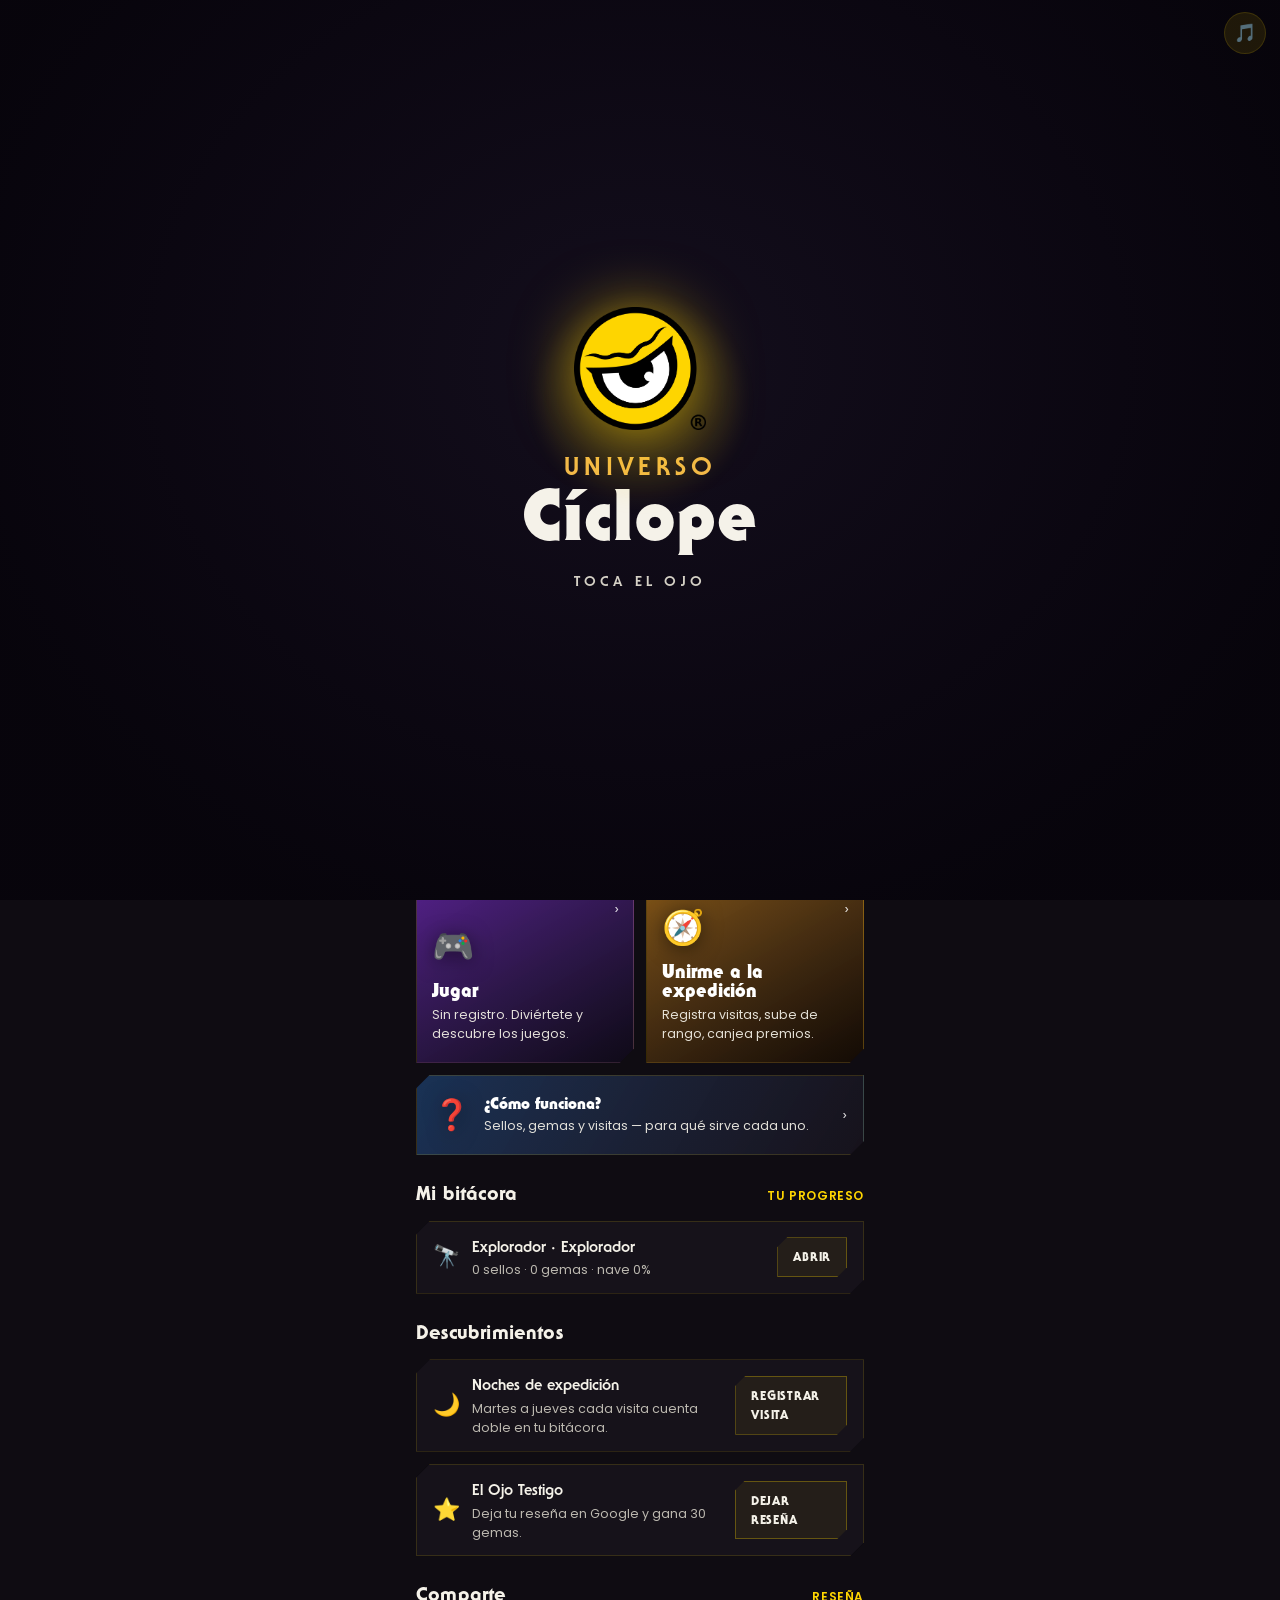
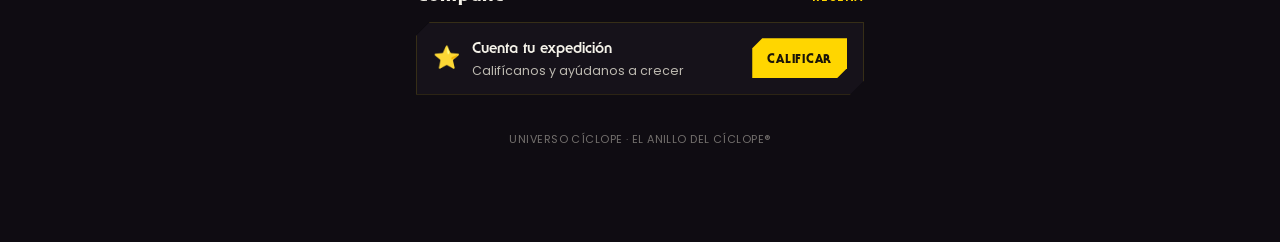
==== commit e89acf9a: "Onboarding de bienvenida al entrar (agregar a inicio: install Android / instrucciones iPhone, cerrab" ====
--- a/index.html
+++ b/index.html
@@ -40,6 +40,23 @@
     <p class="gate__kicker">Universo</p>
     <p class="gate__title">Cíclope</p>
     <p class="gate__hint">Toca el ojo</p>
+  </div>
+</div>
+
+<!-- ==================== ONBOARDING ==================== -->
+<div class="onboard" id="onboard" hidden>
+  <div class="onboard__card">
+    <img class="onboard__eye" src="assets/img/isotipo.png" alt="" width="76">
+    <p class="onboard__kicker">Bienvenido al</p>
+    <h2 class="onboard__title">Universo Cíclope</h2>
+    <p class="onboard__sub">Tu expedición continúa fuera del restaurante.</p>
+    <ul class="onboard__list" id="ob-body">
+      <li><span>🎮</span><div><b>Juega</b> sin registrarte</div></li>
+      <li><span>🧭</span><div><b>Cumple misiones</b> en cada visita</div></li>
+      <li><span>💎</span><div><b>Gana gemas</b> y canjéalas por premios</div></li>
+    </ul>
+    <button class="btn btn--solid btn--full" id="ob-install">📲 Agregar a mi pantalla de inicio</button>
+    <button class="btn btn--ghost btn--full" id="ob-close" style="margin-top:10px">Empezar</button>
   </div>
 </div>
 
--- a/assets/css/universo.css
+++ b/assets/css/universo.css
@@ -1,7 +1,10 @@
 /* ============================================================
-   UNIVERSO CÍCLOPE · v2
-   El hub digital de El Anillo del Cíclope.
-   Tokens de marca. Mobile-first, pensado para el pulgar.
+   UNIVERSO CÍCLOPE · v3
+   Sistema tipográfico:
+   · Títulos y nombres  -> ITC Serif Gothic (--display)
+   · Cuerpo y etiquetas -> Poppins (--body), con peso legible
+   · SOLO códigos y el subtítulo superior -> VT323 (--panelfont)
+   Más contraste para lectura en cualquier teléfono.
    ============================================================ */
 
 @font-face { font-family:'Serif Gothic'; src:url('../fonts/itc-serif-gothic-regular-588cef4e7134b.otf') format('opentype'); font-weight:400; font-display:swap; }
@@ -12,19 +15,20 @@
 :root {
   --amarillo: oklch(0.88 0.19 95);
   --amarillo-hex: #FFD600;
-  --ambar: oklch(0.75 0.14 75);
+  --ambar: oklch(0.82 0.14 80);
   --morado: oklch(0.47 0.23 293);
-  --morado-luz: oklch(0.68 0.17 293);
-  --azul: oklch(0.62 0.15 250);
+  --morado-luz: oklch(0.74 0.15 293);
+  --azul: oklch(0.66 0.15 250);
   --fondo: oklch(0.16 0.015 310);
   --fondo-hondo: oklch(0.12 0.02 305);
-  --panel: oklch(0.19 0.02 305 / 0.82);
+  --panel: oklch(0.20 0.02 305 / 0.85);
   --panel-solido: oklch(0.17 0.02 305);
   --linea: oklch(0.88 0.19 95 / 0.3);
-  --linea-suave: oklch(0.88 0.19 95 / 0.13);
-  --marfil: oklch(0.94 0.012 90);
-  --texto: oklch(0.78 0.015 90);
-  --verde: oklch(0.72 0.16 155);
+  --linea-suave: oklch(0.88 0.19 95 / 0.14);
+  --marfil: oklch(0.96 0.012 90);
+  --texto: oklch(0.86 0.015 90);
+  --texto-tenue: oklch(0.74 0.015 90);
+  --verde: oklch(0.78 0.16 155);
   --display:'Serif Gothic','Poppins',serif;
   --body:'Poppins',system-ui,sans-serif;
   --panelfont:'VT323',monospace;
@@ -32,14 +36,14 @@
   --ease: cubic-bezier(0.16,1,0.3,1);
   --tabs-h: 68px;
   --tope: 480px;
-  --acento: var(--amarillo-hex);   /* cambia por sección */
+  --acento: var(--amarillo-hex);
 }
 
 * { margin:0; padding:0; box-sizing:border-box; -webkit-tap-highlight-color:transparent; }
 html { scroll-behavior:smooth; }
 body {
   background:var(--fondo); color:var(--texto);
-  font-family:var(--body); font-weight:300; font-size:16px; line-height:1.55;
+  font-family:var(--body); font-weight:400; font-size:16px; line-height:1.55;
   overflow-x:hidden; min-height:100dvh;
   transition:background .6s var(--ease);
 }
@@ -49,6 +53,9 @@
 button, input { font:inherit; color:inherit; }
 :focus-visible { outline:2px solid var(--amarillo-hex); outline-offset:3px; }
 a { color:inherit; text-decoration:none; }
+
+/* etiqueta chica reutilizable (Poppins, legible) */
+.lbl { font-family:var(--body); font-weight:600; font-size:12px; letter-spacing:.06em; text-transform:uppercase; }
 
 .sr-only, .skip {
   position:absolute; width:1px; height:1px; padding:0; margin:-1px;
@@ -68,10 +75,8 @@
     radial-gradient(ellipse 40% 30% at 12% 40%, oklch(0.75 0.14 75 / 0.06), transparent 70%),
     radial-gradient(ellipse 60% 45% at 88% 92%, oklch(0.47 0.23 293 / 0.12), transparent 70%);
 }
-/* capa de color que cambia según la pestaña -> contraste entre secciones */
-.aura { position:fixed; inset:0; z-index:0; pointer-events:none; transition:background .6s var(--ease), opacity .6s; opacity:.9;
+.aura { position:fixed; inset:0; z-index:0; pointer-events:none; transition:background .6s var(--ease); opacity:.9;
   background:radial-gradient(ellipse 100% 46% at 50% -4%, oklch(0.47 0.23 293 / .30), transparent 62%); }
-/* textura sutil de puntos para dar profundidad */
 .grain { position:fixed; inset:0; z-index:0; pointer-events:none; opacity:.5;
   background-image:radial-gradient(oklch(0.88 0.19 95 / .045) 1px, transparent 1.4px);
   background-size:22px 22px; mask-image:linear-gradient(transparent, #000 40%); }
@@ -87,7 +92,7 @@
 body[data-sec="perfil"]     { --acento:var(--amarillo-hex); background:oklch(0.15 0.025 305); }
 body[data-sec="perfil"]     .aura { background:radial-gradient(ellipse 110% 50% at 50% -6%, oklch(0.5 0.2 295 / .34), transparent 60%); }
 
-/* ============ GATE (entrada de marca) ============ */
+/* ============ GATE ============ */
 .gate {
   position:fixed; inset:0; z-index:200; display:grid; place-items:center;
   background:radial-gradient(ellipse at 50% 40%, oklch(0.18 0.03 300), var(--fondo-hondo) 80%);
@@ -103,7 +108,6 @@
 @keyframes pulso { 0%,100%{transform:scale(1);opacity:.8} 50%{transform:scale(1.09);opacity:1} }
 .gate__eye { width:132px; height:auto; position:relative; z-index:1; filter:drop-shadow(0 0 30px oklch(0.88 0.19 95 / .55)); animation:flota 5s ease-in-out infinite; }
 @keyframes flota { 0%,100%{transform:translateY(0)} 50%{transform:translateY(-9px)} }
-/* Toda la tipografía del gate en ITC. "Universo" chico, "Cíclope" grande. */
 .gate__kicker { margin-top:24px; font-family:var(--display); font-weight:700; font-size:clamp(19px,6vw,25px); letter-spacing:.20em; color:var(--ambar); text-transform:uppercase; line-height:1; }
 .gate__title  { font-family:var(--display); font-weight:900; font-size:clamp(46px,16vw,72px); color:var(--marfil); line-height:.92; letter-spacing:.015em; margin-top:2px; }
 .gate__hint   { margin-top:24px; font-family:var(--display); font-weight:700; font-size:14px; letter-spacing:.30em; color:var(--texto); text-transform:uppercase; animation:parpadeo 1.8s steps(2) infinite; }
@@ -111,6 +115,23 @@
 .gate__mute { position:fixed; top:calc(env(safe-area-inset-top) + 12px); right:14px; z-index:210; width:42px; height:42px; display:grid; place-items:center;
   background:oklch(0.88 0.19 95 / .1); border:1px solid var(--linea-suave); color:var(--marfil); font-size:18px; border-radius:50%; cursor:pointer; }
 
+/* ============ ONBOARDING ============ */
+.onboard { position:fixed; inset:0; z-index:250; display:grid; place-items:center; padding:22px;
+  background:radial-gradient(ellipse 90% 55% at 50% 12%, #2a1c40, var(--fondo-hondo) 72%); animation:fade .3s; }
+.onboard[hidden] { display:none; }
+.onboard__card { width:100%; max-width:380px; text-align:center; }
+.onboard__eye { width:76px; margin:0 auto 14px; filter:drop-shadow(0 0 22px oklch(0.88 0.19 95 / .5)); }
+.onboard__kicker { font-family:var(--display); font-weight:700; color:var(--ambar); font-size:16px; letter-spacing:.16em; text-transform:uppercase; line-height:1; }
+.onboard__title { font-family:var(--display); font-weight:900; color:var(--marfil); font-size:clamp(30px,9vw,40px); line-height:.95; margin-top:2px; }
+.onboard__sub { color:var(--texto); font-size:14px; margin-top:10px; }
+.onboard__list { list-style:none; text-align:left; margin:22px 0; display:flex; flex-direction:column; gap:12px; }
+.onboard__list li { display:flex; align-items:center; gap:14px; background:var(--panel); border:1px solid var(--linea-suave); clip-path:var(--notch); padding:13px 16px; }
+.onboard__list li span { font-size:26px; }
+.onboard__list li div { font-size:14px; color:var(--texto); }
+.onboard__list li b { color:var(--marfil); font-family:var(--display); font-weight:700; }
+.onboard__ios { text-align:left; background:var(--panel); border:1px solid var(--linea); clip-path:var(--notch); padding:16px; margin:18px 0; font-size:14px; line-height:1.6; color:var(--texto); }
+.onboard__ios b { color:var(--marfil); }
+
 /* ============ SHELL ============ */
 .app { position:relative; z-index:1; max-width:var(--tope); margin:0 auto; padding:0 0 calc(var(--tabs-h) + env(safe-area-inset-bottom) + 18px); min-height:100dvh; }
 .vista { display:none; animation:entra .32s var(--ease); }
@@ -118,199 +139,195 @@
 @keyframes entra { from{opacity:0; transform:translateY(10px)} to{opacity:1; transform:none} }
 .pad { padding:0 16px; }
 
-/* header superior compacto */
 .top { position:sticky; top:0; z-index:60; display:flex; align-items:center; justify-content:space-between;
-  padding:12px 16px calc(12px); background:linear-gradient(var(--fondo) 62%, transparent); }
+  padding:calc(env(safe-area-inset-top) + 12px) 16px 12px; background:linear-gradient(var(--fondo) 80%, transparent); }
 .top__brand { display:flex; align-items:center; gap:9px; }
 .top__brand img { width:30px; height:auto; filter:drop-shadow(0 0 10px oklch(0.88 0.19 95 / .45)); }
 .top__brand b { font-family:var(--display); font-weight:800; font-size:16px; color:var(--marfil); letter-spacing:.02em; }
-.top__pts { display:flex; align-items:center; gap:6px; font-family:var(--display); font-weight:800; font-size:16px; color:var(--amarillo-hex);
+.top__pts { display:flex; align-items:center; gap:6px; font-family:var(--body); font-weight:700; font-size:16px; color:var(--amarillo-hex);
   background:oklch(0.88 0.19 95 / .1); border:1px solid var(--linea-suave); padding:5px 13px 5px 11px; clip-path:var(--notch); }
 .top__pts .gem { font-size:15px; }
 
-/* ---------- TÍTULO DE SECCIÓN (ITC grande) ---------- */
+/* ---------- TÍTULO DE SECCIÓN ---------- */
 .sec-head { padding:14px 16px 2px; }
-.sec-head__kicker { font-family:var(--panelfont); font-size:14px; letter-spacing:.26em; color:var(--acento); text-transform:uppercase; }
+.sec-head__kicker { font-family:var(--panelfont); font-size:15px; letter-spacing:.22em; color:var(--acento); text-transform:uppercase; }
 .sec-head__title { font-family:var(--display); font-weight:900; font-size:clamp(30px,9vw,40px); color:var(--marfil); line-height:.98; letter-spacing:.01em; margin-top:1px;
   text-shadow:0 2px 26px oklch(0.5 0.2 300 / .35); }
-.sec-head__sub { font-size:13.5px; opacity:.82; margin-top:7px; max-width:34ch; }
-
-/* subtítulos internos */
+.sec-head__sub { font-size:13.5px; color:var(--texto); opacity:.9; margin-top:7px; max-width:34ch; }
+
 .h-sec { display:flex; align-items:baseline; justify-content:space-between; margin:24px 0 12px; }
 .h-sec h2 { font-family:var(--display); font-weight:800; font-size:19px; color:var(--marfil); letter-spacing:.01em; }
-.h-sec span { font-family:var(--panelfont); font-size:14px; letter-spacing:.2em; color:var(--acento); text-transform:uppercase; }
-.eyebrow { font-family:var(--panelfont); font-size:14px; letter-spacing:.24em; color:var(--acento); text-transform:uppercase; }
+.h-sec span { font-family:var(--body); font-weight:600; font-size:12px; letter-spacing:.05em; color:var(--acento); text-transform:uppercase; }
+.eyebrow { font-family:var(--body); font-weight:600; font-size:12px; letter-spacing:.08em; color:var(--acento); text-transform:uppercase; }
 
 /* ---------- botones ---------- */
 .btn { position:relative; display:inline-flex; align-items:center; justify-content:center; gap:8px; min-height:46px;
-  font-family:var(--display); font-weight:800; font-size:15px; letter-spacing:.08em; padding:12px 26px; text-transform:uppercase;
+  font-family:var(--display); font-weight:800; font-size:15px; letter-spacing:.06em; padding:12px 26px; text-transform:uppercase;
   border:0; cursor:pointer; clip-path:polygon(10px 0,100% 0,100% calc(100% - 10px),calc(100% - 10px) 100%,0 100%,0 10px);
   transition:transform .2s var(--ease), box-shadow .3s var(--ease), background .25s ease, filter .3s var(--ease); }
 .btn:active { transform:scale(.97); }
 .btn--solid { background:var(--amarillo-hex); color:#1a1408; }
 .btn--solid:hover { box-shadow:0 0 34px oklch(0.88 0.19 95 / .5); filter:brightness(1.06); }
-.btn--ghost { border:1px solid var(--linea); color:var(--marfil); background:oklch(0.88 0.19 95 / .05); }
+.btn--ghost { border:1px solid var(--linea); color:var(--marfil); background:oklch(0.88 0.19 95 / .06); }
 .btn--ghost:hover { background:oklch(0.88 0.19 95 / .12); border-color:oklch(0.88 0.19 95 / .7); }
 .btn--full { width:100%; }
 .btn--sm { padding:9px 15px; font-size:12.5px; min-height:40px; }
 
-/* ---------- tarjetas base ---------- */
 .card { position:relative; background:var(--panel); border:1px solid var(--linea-suave); clip-path:var(--notch); backdrop-filter:blur(8px); }
 .card--purple { border-color:oklch(0.68 0.17 293 / .3); }
 
 /* ============ HERO ============ */
 .hero { position:relative; margin:8px 16px 0; overflow:hidden; clip-path:var(--notch);
   border:1px solid var(--linea-suave); background:var(--fondo-hondo); min-height:360px; display:flex; }
-.hero__bg { position:absolute; inset:0; width:100%; height:100%; object-fit:cover; z-index:0; opacity:.62; }
+.hero__bg { position:absolute; inset:0; width:100%; height:100%; object-fit:cover; z-index:0; opacity:.6; }
 .hero__scrim { position:absolute; inset:0; z-index:1;
-  background:linear-gradient(180deg, oklch(0.12 0.02 305 / .1) 0%, oklch(0.12 0.02 305 / .35) 45%, oklch(0.1 0.02 305 / .95) 100%); }
+  background:linear-gradient(180deg, oklch(0.12 0.02 305 / .15) 0%, oklch(0.12 0.02 305 / .45) 45%, oklch(0.09 0.02 305 / .96) 100%); }
 .hero__body { position:relative; z-index:2; align-self:flex-end; padding:22px 18px 22px; width:100%; }
-.hero__tag { display:inline-block; font-family:var(--panelfont); font-size:14px; letter-spacing:.22em; color:#1a1408; background:var(--amarillo-hex); padding:2px 12px; margin-bottom:12px; clip-path:polygon(6px 0,100% 0,100% 100%,0 100%,0 6px); }
-.hero__title { font-family:var(--display); font-weight:900; font-size:clamp(28px,8.5vw,38px); color:var(--marfil); line-height:1.0; margin-bottom:9px; text-shadow:0 2px 20px rgba(0,0,0,.7); }
-.hero__text { font-size:14px; color:var(--marfil); opacity:.92; margin-bottom:16px; max-width:30ch; }
-
-/* ============ NOVEDADES · carrusel de imágenes ============ */
+.hero__tag { display:inline-block; font-family:var(--body); font-weight:700; font-size:11.5px; letter-spacing:.1em; color:#1a1408; background:var(--amarillo-hex); padding:3px 12px; margin-bottom:12px; text-transform:uppercase; clip-path:polygon(6px 0,100% 0,100% 100%,0 100%,0 6px); }
+.hero__title { font-family:var(--display); font-weight:900; font-size:clamp(28px,8.5vw,38px); color:var(--marfil); line-height:1.0; margin-bottom:9px; text-shadow:0 2px 20px rgba(0,0,0,.8); }
+.hero__text { font-size:14px; color:var(--marfil); opacity:.95; margin-bottom:16px; max-width:30ch; }
+
+/* ============ NOVEDADES · carrusel ============ */
 .rail { display:flex; gap:12px; overflow-x:auto; scroll-snap-type:x mandatory; padding:2px 16px 8px; -webkit-overflow-scrolling:touch; scrollbar-width:none; }
 .rail::-webkit-scrollbar { display:none; }
 .novimg { position:relative; scroll-snap-align:start; flex:0 0 68%; max-width:250px; aspect-ratio:4/5; overflow:hidden; clip-path:var(--notch);
   border:1px solid var(--linea-suave); cursor:pointer; background:var(--fondo-hondo); }
 .novimg img { position:absolute; inset:0; width:100%; height:100%; object-fit:cover; transition:transform .4s var(--ease); }
 .novimg:active img { transform:scale(1.04); }
-.novimg__scrim { position:absolute; inset:0; background:linear-gradient(180deg, transparent 40%, oklch(0.1 0.02 305 / .9)); }
+.novimg__scrim { position:absolute; inset:0; background:linear-gradient(180deg, transparent 38%, oklch(0.08 0.02 305 / .94)); }
 .novimg__body { position:absolute; left:0; right:0; bottom:0; padding:14px; }
-.novimg__tag { font-family:var(--panelfont); font-size:12px; letter-spacing:.2em; color:var(--amarillo-hex); text-transform:uppercase; }
-.novimg__title { font-family:var(--display); font-weight:800; font-size:16px; color:#fff; line-height:1.1; margin-top:2px; text-shadow:0 1px 10px rgba(0,0,0,.8); }
-
-/* ============ HOOK del inicio (reemplaza "Tu Universo") ============ */
+.novimg__tag { font-family:var(--body); font-weight:700; font-size:11px; letter-spacing:.08em; color:var(--amarillo-hex); text-transform:uppercase; }
+.novimg__title { font-family:var(--display); font-weight:800; font-size:16px; color:#fff; line-height:1.1; margin-top:3px; text-shadow:0 1px 10px rgba(0,0,0,.9); }
+
+/* ============ HOOK del inicio ============ */
 .hook { display:grid; grid-template-columns:1fr 1fr; gap:12px; }
 .hook__card { position:relative; overflow:hidden; padding:18px 15px; min-height:158px; display:flex; flex-direction:column; justify-content:flex-end; cursor:pointer;
   clip-path:var(--notch); border:1px solid var(--linea-suave); transition:transform .2s var(--ease); }
 .hook__card:active { transform:scale(.98); }
-.hook__card--play { background:linear-gradient(150deg, oklch(0.5 0.24 300 / .55), oklch(0.16 0.03 300)); }
-.hook__card--exp  { background:linear-gradient(150deg, oklch(0.72 0.15 70 / .5), oklch(0.16 0.02 60)); }
+.hook__card--play { background:linear-gradient(150deg, oklch(0.52 0.24 300 / .6), oklch(0.16 0.03 300)); }
+.hook__card--exp  { background:linear-gradient(150deg, oklch(0.72 0.15 70 / .55), oklch(0.16 0.02 60)); }
 .hook__card--wide { grid-column:1 / -1; min-height:auto; flex-direction:row; align-items:center; gap:14px; padding:16px;
-  background:linear-gradient(120deg, oklch(0.55 0.15 255 / .35), var(--panel)); }
+  background:linear-gradient(120deg, oklch(0.55 0.15 255 / .38), var(--panel)); }
 .hook__ico { font-size:34px; margin-bottom:8px; filter:drop-shadow(0 3px 10px rgba(0,0,0,.5)); }
 .hook__t { font-family:var(--display); font-weight:900; font-size:19px; color:#fff; line-height:1; }
-.hook__d { font-size:12px; opacity:.9; margin-top:5px; color:var(--marfil); }
-.hook__go { position:absolute; top:13px; right:14px; font-family:var(--panelfont); font-size:15px; color:#fff; opacity:.8; }
+.hook__d { font-size:12.5px; color:var(--marfil); opacity:.92; margin-top:5px; }
+.hook__go { position:absolute; top:13px; right:14px; font-family:var(--display); font-size:16px; color:#fff; opacity:.85; }
 .hook__card--wide .hook__ico { margin:0; font-size:30px; }
 
-/* ============ NAVE (barra de reparación) ============ */
+/* ============ NAVE ============ */
 .nave { padding:16px; }
 .nave__top { display:flex; justify-content:space-between; align-items:center; margin-bottom:10px; }
 .nave__rango { display:flex; align-items:center; gap:9px; }
 .nave__rango b { font-family:var(--display); font-weight:800; color:var(--marfil); font-size:16px; }
 .nave__ico { font-size:22px; }
-.nave__pct { font-family:var(--panelfont); font-size:22px; color:var(--amarillo-hex); }
+.nave__pct { font-family:var(--body); font-weight:800; font-size:21px; color:var(--amarillo-hex); }
 .bar { height:12px; background:oklch(0.12 0.02 305); border:1px solid var(--linea-suave); clip-path:polygon(6px 0,100% 0,100% 100%,0 100%,0 6px); overflow:hidden; }
 .bar__fill { height:100%; background:linear-gradient(90deg, var(--ambar), var(--amarillo-hex)); box-shadow:0 0 14px oklch(0.88 0.19 95 / .6); transition:width 1s var(--ease); }
-.nave__hint { margin-top:9px; font-size:12.5px; opacity:.82; line-height:1.4; }
-
-/* ============ MISIONES (expedición) ============ */
+.nave__hint { margin-top:9px; font-size:12.5px; color:var(--texto); opacity:.9; line-height:1.45; }
+
+/* ============ MISIONES ============ */
 .mision { padding:16px; margin-bottom:12px; }
 .mision__head { display:flex; gap:12px; align-items:flex-start; }
 .mision__ico { font-size:26px; flex-shrink:0; }
 .mision__nom { font-family:var(--display); font-weight:800; font-size:17px; color:var(--marfil); }
-.mision__rare { font-family:var(--panelfont); font-size:12px; letter-spacing:.16em; color:var(--morado-luz); text-transform:uppercase; }
-.mision__desc { font-size:13.5px; margin:9px 0 12px; opacity:.9; }
+.mision__rare { font-family:var(--body); font-weight:600; font-size:11.5px; letter-spacing:.04em; color:var(--morado-luz); text-transform:uppercase; }
+.mision__desc { font-size:13.5px; margin:9px 0 12px; color:var(--texto); opacity:.95; }
 .mision__mirano { font-size:13px; font-style:italic; color:var(--ambar); border-left:2px solid var(--linea); padding-left:11px; margin-bottom:12px; }
 .mision__foot { display:flex; align-items:center; justify-content:space-between; gap:12px; }
-.mision__premio { font-family:var(--panelfont); font-size:18px; color:var(--amarillo-hex); }
+.mision__premio { font-family:var(--body); font-weight:800; font-size:16px; color:var(--amarillo-hex); }
 .prog { height:8px; background:oklch(0.12 0.02 305); border:1px solid var(--linea-suave); clip-path:polygon(4px 0,100% 0,100% 100%,0 100%,0 4px); overflow:hidden; flex:1; }
 .prog__fill { height:100%; background:linear-gradient(90deg,var(--morado-luz),var(--amarillo-hex)); transition:width .8s var(--ease); }
-.chip-ok { font-family:var(--panelfont); font-size:14px; letter-spacing:.14em; color:var(--verde); text-transform:uppercase; }
+.chip-ok { font-family:var(--body); font-weight:700; font-size:13px; letter-spacing:.02em; color:var(--verde); text-transform:uppercase; }
 
 /* ============ RECOMPENSAS ============ */
 .reward { display:flex; align-items:center; gap:14px; padding:14px 16px; margin-bottom:12px; }
 .reward__ico { font-size:30px; }
 .reward__body { flex:1; }
 .reward__nom { font-family:var(--display); font-weight:800; font-size:16px; color:var(--marfil); }
-.reward__desc { font-size:12.5px; opacity:.82; }
+.reward__desc { font-size:12.5px; color:var(--texto); opacity:.9; }
 .reward__cta { text-align:right; }
-.reward__pts { font-family:var(--panelfont); font-size:18px; color:var(--amarillo-hex); }
-.lock { display:inline-flex; align-items:center; gap:5px; font-size:11.5px; color:var(--morado-luz); font-family:var(--panelfont); letter-spacing:.1em; }
-
-/* ============ ARCHIVO CÍCLOPE (con imagen) ============ */
+.reward__pts { font-family:var(--body); font-weight:800; font-size:16px; color:var(--amarillo-hex); }
+.lock { display:inline-flex; align-items:center; gap:5px; font-size:11.5px; color:var(--morado-luz); font-family:var(--body); font-weight:600; letter-spacing:.02em; }
+
+/* ============ ARCHIVO (cards ITC + Poppins) ============ */
 .arch-grid { display:grid; grid-template-columns:1fr 1fr; gap:12px; }
 .arch { position:relative; aspect-ratio:1/1.15; display:flex; flex-direction:column; justify-content:flex-end; cursor:pointer; overflow:hidden;
   clip-path:var(--notch); border:1px solid var(--linea-suave); background:linear-gradient(160deg, oklch(0.24 0.05 280), var(--fondo-hondo)); }
-.arch__img { position:absolute; inset:0; width:100%; height:100%; object-fit:cover; opacity:.9; }
-.arch__scrim { position:absolute; inset:0; background:linear-gradient(180deg, transparent 35%, oklch(0.09 0.02 300 / .92)); }
+.arch__img { position:absolute; inset:0; width:100%; height:100%; object-fit:cover; opacity:.92; }
+.arch__scrim { position:absolute; inset:0; background:linear-gradient(180deg, transparent 32%, oklch(0.07 0.02 300 / .95)); }
 .arch__body { position:relative; z-index:1; padding:12px 12px 13px; }
-.arch__cat { font-family:var(--panelfont); font-size:12px; letter-spacing:.16em; color:var(--acento); text-transform:uppercase; }
-.arch__emoji { position:absolute; top:10px; left:12px; z-index:1; font-size:26px; filter:drop-shadow(0 2px 6px rgba(0,0,0,.6)); }
-.arch__t { font-family:var(--display); font-weight:800; font-size:15.5px; color:#fff; line-height:1.05; margin-top:2px; text-shadow:0 1px 8px rgba(0,0,0,.9); }
-.arch__rare { font-family:var(--panelfont); font-size:11px; letter-spacing:.14em; color:var(--morado-luz); text-transform:uppercase; margin-top:2px; }
+.arch__cat { font-family:var(--body); font-weight:700; font-size:11px; letter-spacing:.05em; color:var(--acento); text-transform:uppercase; }
+.arch__emoji { position:absolute; top:10px; left:12px; z-index:1; font-size:26px; filter:drop-shadow(0 2px 6px rgba(0,0,0,.7)); }
+.arch__t { font-family:var(--display); font-weight:800; font-size:15.5px; color:#fff; line-height:1.05; margin-top:2px; text-shadow:0 1px 10px rgba(0,0,0,.95); }
+.arch__rare { font-family:var(--body); font-weight:600; font-size:10.5px; letter-spacing:.04em; color:var(--morado-luz); text-transform:uppercase; margin-top:2px; }
 .arch--locked { cursor:default; }
 .arch--locked .arch__img { filter:grayscale(1) brightness(.4) blur(3px); opacity:.6; }
 .arch--locked .arch__emoji { filter:grayscale(1) blur(2px); opacity:.5; }
 .arch__lock { position:absolute; inset:0; z-index:2; display:grid; place-items:center; align-content:center; text-align:center; gap:6px; }
 .arch__lock span { font-size:26px; }
-.arch__lock small { font-family:var(--panelfont); font-size:12px; letter-spacing:.06em; color:var(--marfil); max-width:16ch; padding:0 8px; }
-
-/* ============ PERFIL · CARD DE EXPLORACIÓN (estilo wallet) ============ */
-.pass { position:relative; overflow:hidden; border-radius:18px; padding:18px 18px 16px; margin-bottom:16px; color:#fff;
-  background:linear-gradient(140deg, oklch(0.34 0.12 300), oklch(0.20 0.06 295) 55%, oklch(0.14 0.02 300));
-  border:1px solid oklch(0.68 0.17 293 / .4); box-shadow:0 12px 34px rgba(0,0,0,.45); }
+.arch__lock small { font-family:var(--body); font-weight:600; font-size:11.5px; letter-spacing:.02em; color:var(--marfil); max-width:16ch; padding:0 8px; }
+
+/* ============ PERFIL · CARD DE EXPLORACIÓN ============ */
+.pass { position:relative; overflow:hidden; border-radius:18px; padding:18px 18px 16px; margin-bottom:14px; color:#fff;
+  background:linear-gradient(140deg, oklch(0.36 0.13 300), oklch(0.21 0.06 295) 55%, oklch(0.14 0.02 300));
+  border:1px solid oklch(0.68 0.17 293 / .45); box-shadow:0 12px 34px rgba(0,0,0,.45); }
 .pass::after { content:''; position:absolute; top:-40%; right:-20%; width:70%; height:180%; transform:rotate(18deg);
   background:linear-gradient(90deg, transparent, oklch(0.88 0.19 95 / .12), transparent); pointer-events:none; }
 .pass__top { display:flex; align-items:center; justify-content:space-between; }
 .pass__brand { display:flex; align-items:center; gap:8px; }
 .pass__brand img { width:26px; height:26px; }
-.pass__brand span { font-family:var(--display); font-weight:800; font-size:12.5px; letter-spacing:.02em; color:#fff; opacity:.92; }
-.pass__lvl { font-family:var(--panelfont); font-size:13px; letter-spacing:.12em; color:var(--amarillo-hex); border:1px solid oklch(0.88 0.19 95 / .4); padding:2px 9px; border-radius:20px; }
-.pass__holder { margin-top:16px; }
-.pass__label { font-family:var(--panelfont); font-size:12px; letter-spacing:.18em; color:#fff; opacity:.6; text-transform:uppercase; }
-.pass__name { font-family:var(--display); font-weight:900; font-size:23px; line-height:1; margin-top:2px; }
-.pass__rank { font-family:var(--panelfont); font-size:14px; letter-spacing:.1em; color:var(--amarillo-hex); margin-top:4px; }
+.pass__brand span { font-family:var(--display); font-weight:800; font-size:12.5px; letter-spacing:.02em; color:#fff; opacity:.95; }
+.pass__lvl { font-family:var(--body); font-weight:700; font-size:11.5px; letter-spacing:.06em; color:var(--amarillo-hex); border:1px solid oklch(0.88 0.19 95 / .45); padding:3px 10px; border-radius:20px; }
+.pass__holder { margin-top:16px; max-width:64%; }
+.pass__label { font-family:var(--body); font-weight:600; font-size:11px; letter-spacing:.1em; color:#fff; opacity:.7; text-transform:uppercase; }
+.pass__name { font-family:var(--display); font-weight:900; font-size:23px; line-height:1.05; margin-top:2px; }
+.pass__rank { font-family:var(--body); font-weight:600; font-size:13px; color:var(--amarillo-hex); margin-top:4px; }
 .pass__grid { display:flex; gap:22px; margin-top:16px; }
-.pass__stat b { display:block; font-family:var(--panelfont); font-size:24px; line-height:1; color:#fff; }
-.pass__stat span { font-size:10.5px; letter-spacing:.08em; text-transform:uppercase; opacity:.7; }
-.pass__strip { display:flex; gap:3px; margin-top:16px; height:34px; align-items:stretch; }
-.pass__strip i { flex:1; background:repeating-linear-gradient(90deg,#fff 0 2px,transparent 2px 4px); opacity:.55; }
-.pass__code { position:absolute; right:16px; bottom:12px; font-family:var(--panelfont); font-size:12px; letter-spacing:.1em; color:#fff; opacity:.55; }
+.pass__stat b { display:block; font-family:var(--body); font-weight:800; font-size:23px; line-height:1; color:#fff; }
+.pass__stat span { font-size:10.5px; font-weight:500; letter-spacing:.04em; text-transform:uppercase; opacity:.75; }
+.pass__qr { position:absolute; right:16px; bottom:14px; width:70px; height:70px; background:#fff; padding:5px; border-radius:9px; box-shadow:0 4px 14px rgba(0,0,0,.4); }
+.pass__qr img { width:100%; height:100%; display:block; }
+.pass__code { position:absolute; right:16px; bottom:90px; font-family:var(--panelfont); font-size:14px; letter-spacing:.12em; color:#fff; opacity:.7; }
 
 /* ============ ESCALERA DE RANGOS ============ */
 .ladder { display:flex; flex-direction:column; gap:2px; padding:14px 12px; margin-bottom:16px; }
 .ladder__row { display:flex; align-items:center; gap:12px; padding:9px 8px; border-radius:10px; }
-.ladder__row.on { background:oklch(0.88 0.19 95 / .09); }
+.ladder__row.on { background:oklch(0.88 0.19 95 / .1); }
 .ladder__ico { width:34px; height:34px; display:grid; place-items:center; font-size:19px; border-radius:50%; background:oklch(0.12 0.02 305); border:1px solid var(--linea-suave); flex-shrink:0; }
 .ladder__row.on .ladder__ico { border-color:var(--amarillo-hex); box-shadow:0 0 12px oklch(0.88 0.19 95 / .4); }
 .ladder__row.done .ladder__ico { background:oklch(0.88 0.19 95 / .16); }
 .ladder__b { flex:1; }
 .ladder__b b { font-family:var(--display); font-weight:700; font-size:14.5px; color:var(--marfil); display:block; }
-.ladder__b small { font-size:11.5px; opacity:.65; }
-.ladder__n { font-family:var(--panelfont); font-size:13px; color:var(--morado-luz); }
+.ladder__b small { font-size:11.5px; color:var(--texto); opacity:.75; }
+.ladder__n { font-family:var(--body); font-weight:600; font-size:12px; color:var(--morado-luz); }
 .ladder__row.on .ladder__n { color:var(--amarillo-hex); }
 
 /* ============ PERFIL general ============ */
-.ficha__edit { margin:2px 0 16px; font-size:12.5px; color:var(--morado-luz); cursor:pointer; text-decoration:underline; text-align:center; }
+.ficha__edit { margin:2px 0 16px; font-size:13px; color:var(--morado-luz); font-weight:600; cursor:pointer; text-decoration:underline; text-align:center; }
 .stats { display:grid; grid-template-columns:repeat(3,1fr); gap:10px; margin-bottom:16px; }
 .stat { padding:14px 8px; text-align:center; }
-.stat b { display:block; font-family:var(--panelfont); font-size:26px; color:var(--amarillo-hex); line-height:1; }
-.stat span { font-size:11px; letter-spacing:.08em; text-transform:uppercase; opacity:.75; }
+.stat b { display:block; font-family:var(--body); font-weight:800; font-size:24px; color:var(--amarillo-hex); line-height:1; }
+.stat span { font-size:11px; font-weight:500; letter-spacing:.03em; text-transform:uppercase; color:var(--texto); opacity:.85; }
 .listrow { display:flex; align-items:center; justify-content:space-between; gap:12px; padding:13px 16px; margin-bottom:10px; }
 .listrow__l { display:flex; align-items:center; gap:12px; }
 .listrow__ico { font-size:22px; }
 .listrow b { font-family:var(--display); font-weight:700; color:var(--marfil); font-size:15px; }
-.listrow small { display:block; font-size:12px; opacity:.72; }
-.code { font-family:var(--panelfont); font-size:19px; letter-spacing:.14em; color:var(--amarillo-hex); }
-
-/* ============ NAV inferior ============ */
+.listrow small { display:block; font-size:12.5px; color:var(--texto); opacity:.88; margin-top:1px; }
+.code { font-family:var(--panelfont); font-size:20px; letter-spacing:.14em; color:var(--amarillo-hex); }
+
+/* ============ NAV inferior (Poppins blanco) ============ */
 .tabs { position:fixed; left:0; right:0; bottom:0; z-index:80; height:calc(var(--tabs-h) + env(safe-area-inset-bottom));
   padding-bottom:env(safe-area-inset-bottom); display:flex; max-width:var(--tope); margin:0 auto;
-  background:oklch(0.13 0.02 305 / .96); backdrop-filter:blur(14px); border-top:1px solid var(--linea-suave); }
+  background:oklch(0.13 0.02 305 / .97); backdrop-filter:blur(14px); border-top:1px solid var(--linea-suave); }
 .tab { flex:1; display:flex; flex-direction:column; align-items:center; justify-content:center; gap:3px; cursor:pointer; border:0; background:none; color:#fff; position:relative; }
-.tab__ico { font-size:21px; line-height:1; filter:grayscale(.35) opacity(.8); transition:.2s var(--ease); }
-/* nombres del nav en Poppins, blanco */
-.tab__txt { font-family:var(--body); font-weight:500; font-size:11px; letter-spacing:.01em; color:#fff; opacity:.85; }
+.tab__ico { font-size:21px; line-height:1; filter:grayscale(.3) opacity(.85); transition:.2s var(--ease); }
+.tab__txt { font-family:var(--body); font-weight:500; font-size:11px; letter-spacing:.01em; color:#fff; opacity:.9; }
 .tab.activo .tab__ico { filter:none; transform:translateY(-1px); }
 .tab.activo .tab__txt { color:var(--amarillo-hex); opacity:1; font-weight:600; }
 .tab.activo::before { content:''; position:absolute; top:0; width:34px; height:3px; background:var(--amarillo-hex); box-shadow:0 0 12px var(--amarillo-hex); clip-path:polygon(3px 0,100% 0,100% 100%,0 100%); }
 
 /* ============ MODALES ============ */
-.modal { position:fixed; inset:0; z-index:300; display:none; align-items:flex-end; justify-content:center; padding:0; }
+.modal { position:fixed; inset:0; z-index:300; display:none; align-items:flex-end; justify-content:center; }
 .modal.abierto { display:flex; }
 .modal__bg { position:absolute; inset:0; background:oklch(0.08 0.02 305 / .82); backdrop-filter:blur(4px); animation:fade .25s; }
 @keyframes fade { from{opacity:0} to{opacity:1} }
@@ -322,26 +339,25 @@
 .modal__img { width:100%; aspect-ratio:16/10; object-fit:cover; border-radius:12px; margin-bottom:16px; border:1px solid var(--linea-suave); }
 .modal__ico { font-size:44px; text-align:center; margin-bottom:8px; }
 .modal__title { font-family:var(--display); font-weight:900; font-size:23px; color:var(--marfil); text-align:center; margin-bottom:8px; }
-.modal__text { text-align:center; font-size:14.5px; margin-bottom:18px; }
+.modal__text { text-align:center; font-size:14.5px; color:var(--texto); margin-bottom:18px; }
 .modal__mirano { font-style:italic; color:var(--ambar); text-align:center; font-size:14px; margin-bottom:18px; }
 .modal__code { font-family:var(--panelfont); font-size:30px; letter-spacing:.2em; color:var(--amarillo-hex); text-align:center;
   border:1px dashed var(--linea); padding:14px; margin-bottom:18px; clip-path:var(--notch); }
 .field { margin-bottom:14px; }
-.field label { display:block; font-family:var(--panelfont); font-size:14px; letter-spacing:.14em; color:var(--ambar); text-transform:uppercase; margin-bottom:6px; }
+.field label { display:block; font-family:var(--body); font-weight:600; font-size:12.5px; letter-spacing:.04em; color:var(--ambar); text-transform:uppercase; margin-bottom:6px; }
 .field input, .field select { width:100%; padding:13px 14px; background:oklch(0.12 0.02 305); border:1px solid var(--linea-suave); color:var(--marfil); clip-path:var(--notch); }
 .field input:focus, .field select:focus { border-color:var(--linea); outline:none; }
-.field__hint { font-size:12px; opacity:.6; margin-top:-6px; margin-bottom:12px; }
-.msg-err { color:oklch(0.7 0.19 25); font-size:13px; text-align:center; margin-bottom:12px; min-height:18px; }
-.pasos { list-style:none; margin:4px 0 18px; }
-.pasos li { position:relative; padding:6px 0 6px 30px; font-size:13.5px; opacity:.9; }
+.field__hint { font-size:12px; color:var(--texto); opacity:.7; margin-top:-6px; margin-bottom:12px; }
+.msg-err { color:oklch(0.75 0.19 25); font-size:13px; text-align:center; margin-bottom:12px; min-height:18px; }
+.pasos { list-style:none; margin:4px 0 18px; counter-reset:p; }
+.pasos li { position:relative; padding:6px 0 6px 30px; font-size:13.5px; color:var(--texto); opacity:.95; }
 .pasos li::before { content:counter(p); counter-increment:p; position:absolute; left:0; top:5px; width:20px; height:20px; display:grid; place-items:center;
-  font-family:var(--panelfont); font-size:13px; background:var(--amarillo-hex); color:#1a1408; border-radius:50%; }
-.pasos { counter-reset:p; }
-
-/* estrellas de reseña */
+  font-family:var(--body); font-weight:700; font-size:12px; background:var(--amarillo-hex); color:#1a1408; border-radius:50%; }
+
 .stars-rate { display:flex; justify-content:center; gap:8px; font-size:38px; margin:6px 0 20px; cursor:pointer; }
 .stars-rate span { filter:grayscale(1) opacity(.4); transition:.15s; }
 .stars-rate span.on { filter:none; transform:scale(1.12); }
+.modal__branches { display:flex; flex-direction:column; gap:10px; }
 
 /* ============ VISOR DE JUEGOS ============ */
 .player { position:fixed; inset:0; z-index:350; display:none; flex-direction:column; background:#000; }
@@ -351,14 +367,13 @@
 .player__x { width:38px; height:38px; display:grid; place-items:center; background:oklch(0.88 0.19 95 / .1); border:1px solid var(--linea-suave); color:var(--marfil); font-size:20px; cursor:pointer; clip-path:polygon(8px 0,100% 0,100% 100%,0 100%,0 8px); }
 .player iframe { flex:1; width:100%; border:0; background:#000; }
 
-/* toast */
 .toast { position:fixed; left:50%; bottom:calc(var(--tabs-h) + 20px); transform:translateX(-50%) translateY(20px); z-index:320;
-  background:var(--amarillo-hex); color:#1a1408; font-family:var(--display); font-weight:800; font-size:14px; letter-spacing:.04em;
+  background:var(--amarillo-hex); color:#1a1408; font-family:var(--display); font-weight:800; font-size:14px; letter-spacing:.03em;
   padding:11px 20px; clip-path:var(--notch); box-shadow:0 8px 30px rgba(0,0,0,.4); opacity:0; pointer-events:none; transition:.35s var(--ease); max-width:88vw; text-align:center; }
 .toast.ver { opacity:1; transform:translateX(-50%) translateY(0); }
 
-.empty { text-align:center; padding:34px 20px; opacity:.7; font-size:14px; }
-.foot { text-align:center; padding:26px 16px 8px; font-size:11px; letter-spacing:.06em; opacity:.5; font-family:var(--panelfont); }
+.empty { text-align:center; padding:34px 20px; color:var(--texto); opacity:.8; font-size:14px; }
+.foot { text-align:center; padding:26px 16px 8px; font-family:var(--body); font-size:11px; letter-spacing:.04em; color:var(--texto); opacity:.5; }
 
 @media (prefers-reduced-motion: reduce) {
   * { animation-duration:.01ms !important; transition-duration:.01ms !important; }
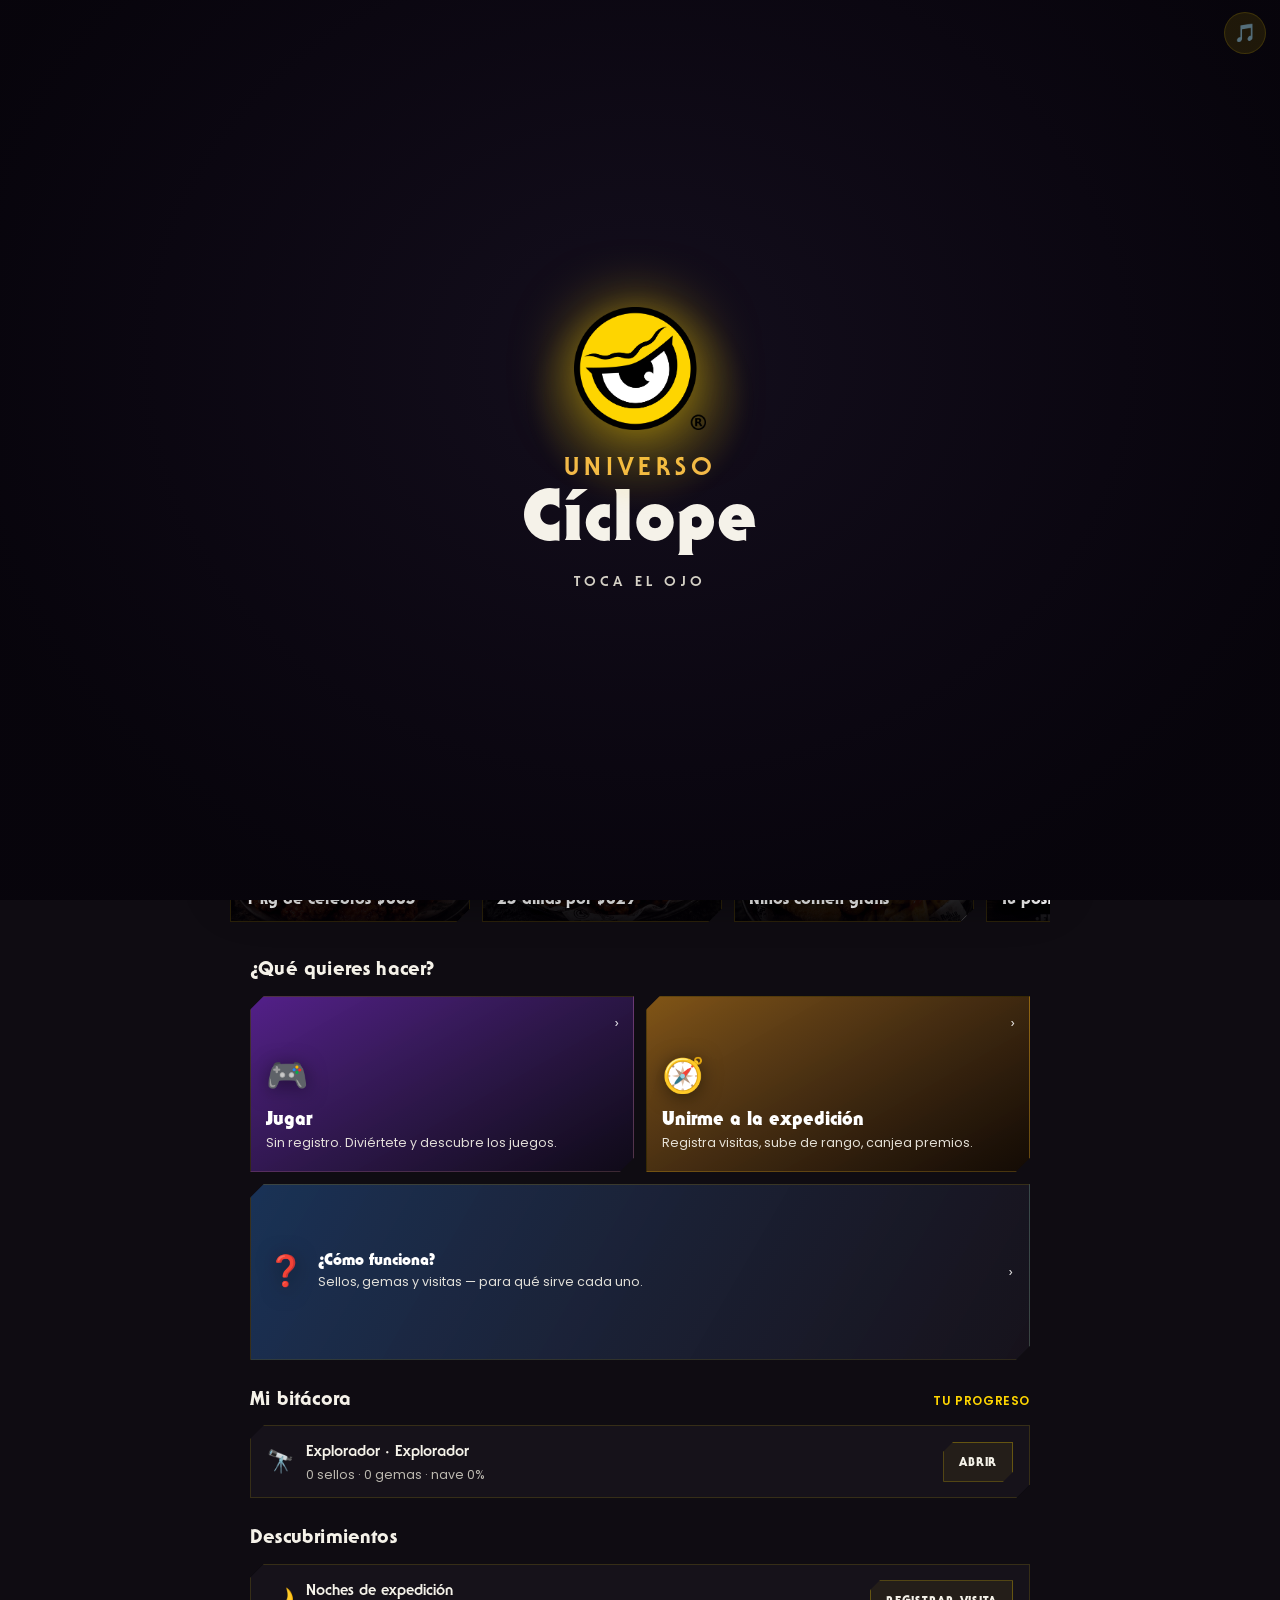
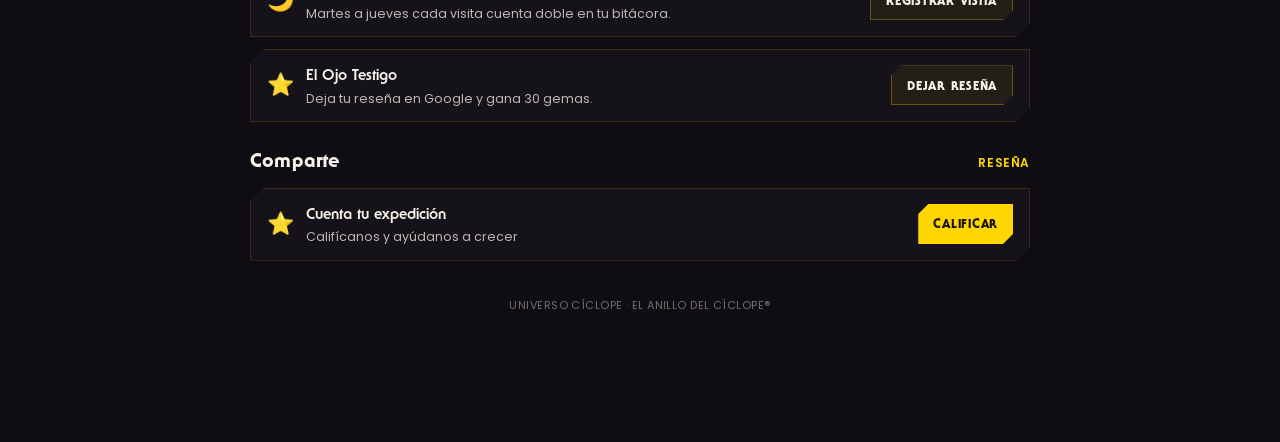
==== commit 92a5ad8e: "Coordenadas reales de zonas, indexacion en Google y responsive de escritorio/tablet - geoZonas: coor" ====
--- a/index.html
+++ b/index.html
@@ -4,9 +4,15 @@
 <meta charset="UTF-8">
 <meta name="viewport" content="width=device-width, initial-scale=1.0, viewport-fit=cover, maximum-scale=1">
 <title>Universo Cíclope · El Anillo del Cíclope®</title>
-<meta name="description" content="El universo digital de El Anillo del Cíclope. Cumple misiones de la Expedición, juega y descubre el lore de Mirano.">
+<meta name="description" content="Universo Cíclope: el programa de lealtad y el universo digital de El Anillo del Cíclope (Pachuca). Registra visitas, gana gemas, sube de rango, juega y descubre el lore de Mirano.">
 <meta name="theme-color" content="#151019">
-<meta name="robots" content="noindex">
+<meta name="robots" content="index, follow">
+<link rel="canonical" href="https://universo.elanillodelciclope.com/">
+<meta property="og:type" content="website">
+<meta property="og:title" content="Universo Cíclope · El Anillo del Cíclope">
+<meta property="og:description" content="El programa de lealtad de El Anillo del Cíclope. Registra visitas, gana gemas y sube de rango.">
+<meta property="og:url" content="https://universo.elanillodelciclope.com/">
+<meta property="og:image" content="https://universo.elanillodelciclope.com/assets/img/app-icon.png">
 <meta name="mobile-web-app-capable" content="yes">
 <meta name="apple-mobile-web-app-capable" content="yes">
 <meta name="apple-mobile-web-app-status-bar-style" content="black-translucent">
@@ -43,20 +49,37 @@
   </div>
 </div>
 
+<!-- ============ POP-UP PROMO (card volteable con destello) ============ -->
+<div class="promo-pop" id="promo" hidden>
+  <div class="promo-pop__wrap">
+    <button class="promo-pop__x" id="promo-x" type="button" aria-label="Cerrar">✕</button>
+    <div class="promo-pop__card glow-card" id="promo-card">
+      <button class="promo-pop__flip" id="promo-flip" type="button" aria-pressed="false" aria-label="Toca para revelar tu recompensa">
+        <span class="promo-pop__inner">
+          <span class="promo-pop__face promo-pop__face--back">
+            <img id="promo-dorso" src="" alt="Carta del Universo Cíclope">
+            <span class="promo-pop__hint">Toca para revelar ✦</span>
+          </span>
+          <span class="promo-pop__face promo-pop__face--front">
+            <img id="promo-frente" src="" alt="Tu recompensa del Universo Cíclope">
+          </span>
+        </span>
+      </button>
+    </div>
+    <button class="btn btn--solid btn--full promo-pop__btn" id="promo-btn">Toca y descubre tu recompensa</button>
+  </div>
+</div>
+
 <!-- ==================== ONBOARDING ==================== -->
 <div class="onboard" id="onboard" hidden>
   <div class="onboard__card">
     <img class="onboard__eye" src="assets/img/isotipo.png" alt="" width="76">
     <p class="onboard__kicker">Bienvenido al</p>
     <h2 class="onboard__title">Universo Cíclope</h2>
-    <p class="onboard__sub">Tu expedición continúa fuera del restaurante.</p>
-    <ul class="onboard__list" id="ob-body">
-      <li><span>🎮</span><div><b>Juega</b> sin registrarte</div></li>
-      <li><span>🧭</span><div><b>Cumple misiones</b> en cada visita</div></li>
-      <li><span>💎</span><div><b>Gana gemas</b> y canjéalas por premios</div></li>
-    </ul>
+    <p class="onboard__sub" id="ob-sub">Tu expedición continúa fuera del restaurante.</p>
+    <div class="onboard__ctas" id="ob-body"></div>
     <button class="btn btn--solid btn--full" id="ob-install">📲 Agregar a mi pantalla de inicio</button>
-    <button class="btn btn--ghost btn--full" id="ob-close" style="margin-top:10px">Empezar</button>
+    <button class="btn btn--ghost btn--full" id="ob-close" style="margin-top:10px">Después</button>
   </div>
 </div>
 
@@ -109,6 +132,7 @@
 <!-- toast -->
 <div class="toast" id="toast" role="status" aria-live="polite"></div>
 
+<script src="assets/js/qr.min.js"></script>
 <script src="assets/js/reglas.js"></script>
 <script src="assets/js/contenido.js"></script>
 <script src="assets/js/estado.js"></script>
--- a/assets/css/universo.css
+++ b/assets/css/universo.css
@@ -288,6 +288,9 @@
 .pass__qr { position:absolute; right:16px; bottom:14px; width:70px; height:70px; background:#fff; padding:5px; border-radius:9px; box-shadow:0 4px 14px rgba(0,0,0,.4); }
 .pass__qr img { width:100%; height:100%; display:block; }
 .pass__code { position:absolute; right:16px; bottom:90px; font-family:var(--panelfont); font-size:14px; letter-spacing:.12em; color:#fff; opacity:.7; }
+.pass-actions { display:flex; gap:10px; margin-bottom:8px; }
+.pass-actions .btn { flex:1; }
+.pass-hint { font-size:12px; text-align:center; color:var(--texto); opacity:.8; margin-bottom:12px; }
 
 /* ============ ESCALERA DE RANGOS ============ */
 .ladder { display:flex; flex-direction:column; gap:2px; padding:14px 12px; margin-bottom:16px; }
@@ -375,6 +378,112 @@
 .empty { text-align:center; padding:34px 20px; color:var(--texto); opacity:.8; font-size:14px; }
 .foot { text-align:center; padding:26px 16px 8px; font-family:var(--body); font-size:11px; letter-spacing:.04em; color:var(--texto); opacity:.5; }
 
+/* ==================== POP-UP PROMO (card volteable + destello) ==================== */
+.promo-pop { position:fixed; inset:0; z-index:300; display:grid; place-items:center; padding:20px;
+  background:radial-gradient(120% 90% at 50% 30%, rgba(20,8,36,.72), rgba(6,3,12,.92)); backdrop-filter:blur(6px); }
+.promo-pop[hidden] { display:none; }
+.promo-pop__wrap { width:100%; max-width:340px; display:flex; flex-direction:column; align-items:center;
+  animation:promoIn .5s cubic-bezier(.2,.8,.2,1) both; }
+@keyframes promoIn { from { opacity:0; transform:translateY(16px) scale(.94); } to { opacity:1; transform:none; } }
+.promo-pop__x { position:absolute; top:14px; right:16px; width:38px; height:38px; border-radius:50%;
+  background:rgba(20,10,30,.55); border:1px solid rgba(255,255,255,.14); color:var(--marfil); font-size:16px;
+  cursor:pointer; z-index:2; }
+/* Card 9:16 proporcional pero pequeña: la altura manda para que NO cubra la pantalla */
+.promo-pop__card { perspective:1300px; width:auto; height:min(62vh,540px); aspect-ratio:9/16; }
+.promo-pop__flip { display:block; width:100%; height:100%; padding:0; border:0; background:none; cursor:pointer;
+  border-radius:20px; -webkit-tap-highlight-color:transparent; }
+.promo-pop__inner { position:relative; display:block; width:100%; height:100%;
+  transform-style:preserve-3d; transition:transform .75s cubic-bezier(.2,.75,.2,1); }
+.promo-pop__card.is-flipped .promo-pop__inner { transform:rotateY(180deg); }
+.promo-pop__face { position:absolute; inset:0; border-radius:20px; overflow:hidden;
+  backface-visibility:hidden; -webkit-backface-visibility:hidden;
+  background:linear-gradient(160deg,#2a1348 0%,#160b26 100%);
+  box-shadow:0 14px 40px rgba(0,0,0,.5), 0 0 0 1px rgba(255,255,255,.06) inset; }
+.promo-pop__face img { width:100%; height:100%; object-fit:cover; display:block; }
+.promo-pop__face--front { transform:rotateY(180deg); }
+.promo-pop__hint { position:absolute; left:10px; right:10px; bottom:12px; text-align:center;
+  font-family:var(--display); font-size:11.5px; letter-spacing:.08em; text-transform:uppercase; font-weight:700;
+  color:var(--marfil); background:rgba(20,10,30,.55); backdrop-filter:blur(3px);
+  padding:7px 4px; border-radius:999px; border:1px solid rgba(255,214,0,.4);
+  animation:hintPulse 1.8s ease-in-out infinite; }
+@keyframes hintPulse { 0%,100% { opacity:.85; } 50% { opacity:1; } }
+.promo-pop__btn { margin-top:18px; max-width:340px; }
+/* Destello alrededor (igual que .glow-card del sitio) con latido suave */
+.glow-card { position:relative; }
+.glow-card::before { content:""; position:absolute; inset:-24px; z-index:-1;
+  background:
+    radial-gradient(60% 55% at 30% 20%, oklch(0.88 0.19 95 / .20), transparent 70%),
+    radial-gradient(55% 50% at 75% 85%, oklch(0.55 0.24 300 / .30), transparent 70%);
+  filter:blur(20px); opacity:.9; animation:glowPulse 3.4s ease-in-out infinite; }
+@keyframes glowPulse { 0%,100% { opacity:.7; transform:scale(1); } 50% { opacity:1; transform:scale(1.06); } }
+
+/* CTAs del onboarding post-juego */
+.onboard__ctas { display:flex; flex-direction:column; gap:10px; margin:20px 0; }
+.onboard__ctas .btn { width:100%; justify-content:center; }
+
 @media (prefers-reduced-motion: reduce) {
   * { animation-duration:.01ms !important; transition-duration:.01ms !important; }
-}
+  .promo-pop__inner { transition:opacity .3s ease; transform:none; }
+  .promo-pop__card.is-flipped .promo-pop__inner { transform:none; }
+  .promo-pop__face { backface-visibility:visible; -webkit-backface-visibility:visible; }
+  .promo-pop__face--front { transform:none; opacity:0; transition:opacity .3s ease; }
+  .promo-pop__card.is-flipped .promo-pop__face--back { opacity:0; }
+  .promo-pop__card.is-flipped .promo-pop__face--front { opacity:1; }
+}
+
+/* ============================================================
+   ESCRITORIO / TABLET
+   La app es mobile-first; en pantallas grandes la columna se
+   ensancha y se centra, la nav inferior se vuelve una barra
+   flotante, las rejillas usan más columnas y el fondo cósmico
+   llena el resto. Todo el layout cuelga de --tope, así que
+   ensancharlo mantiene app, nav y modales alineados.
+   ============================================================ */
+@media (min-width: 600px) {
+  :root { --tope: 680px; }
+  .hero { min-height:420px; }
+  .hero__title { font-size:clamp(32px,4.4vw,44px); }
+  .hero__text { max-width:48ch; font-size:15px; }
+  .arch-grid { grid-template-columns:repeat(3, 1fr); }
+  .novimg { flex:0 0 240px; }
+  .pad { padding:0 20px; }
+  .rail { padding:2px 20px 8px; }
+  .hero { margin:8px 20px 0; }
+}
+
+@media (min-width: 900px) {
+  :root { --tope: 760px; }
+  /* la columna respira del borde superior y deja ver las estrellas */
+  .app { padding-top:6px; padding-bottom:calc(var(--tabs-h) + 52px); }
+  .top { border-radius:0 0 20px 20px; }
+  /* NAV inferior: barra flotante centrada (look de app de escritorio) */
+  .tabs {
+    left:0; right:0; bottom:20px;
+    height:var(--tabs-h);
+    width:min(var(--tope), calc(100% - 40px));
+    border:1px solid var(--linea-suave);
+    border-radius:999px; overflow:hidden;
+    box-shadow:0 16px 44px rgba(0,0,0,.55);
+  }
+  .tab.activo::before { border-radius:0 0 4px 4px; }
+  .hero { min-height:480px; }
+  .hook__card { min-height:176px; }
+  /* micro-interacción de hover (solo donde hay puntero fino) */
+  .card.listrow, .hook__card, .novimg, .arch, .reward, .pass-actions .btn { transition:transform .18s var(--ease), box-shadow .18s var(--ease); }
+  .card.listrow:hover, .hook__card:hover, .novimg:hover, .arch:hover { transform:translateY(-2px); }
+  .arch-grid { grid-template-columns:repeat(4, 1fr); }
+  /* MODALES: como diálogo centrado, no hoja inferior */
+  .modal { align-items:center; }
+  .modal__card { border-radius:20px; border:1px solid var(--linea-suave); max-height:86dvh;
+    padding:26px 24px; box-shadow:0 24px 70px rgba(0,0,0,.6); }
+  .modal__img { max-height:340px; width:auto; margin:0 auto 14px; }
+}
+
+@media (min-width: 1200px) {
+  :root { --tope: 820px; }
+}
+
+/* En puntero fino (ratón), pinta la nave/estrellas con más presencia */
+@media (min-width: 900px) and (pointer: fine) {
+  .aura { opacity:1; }
+}
